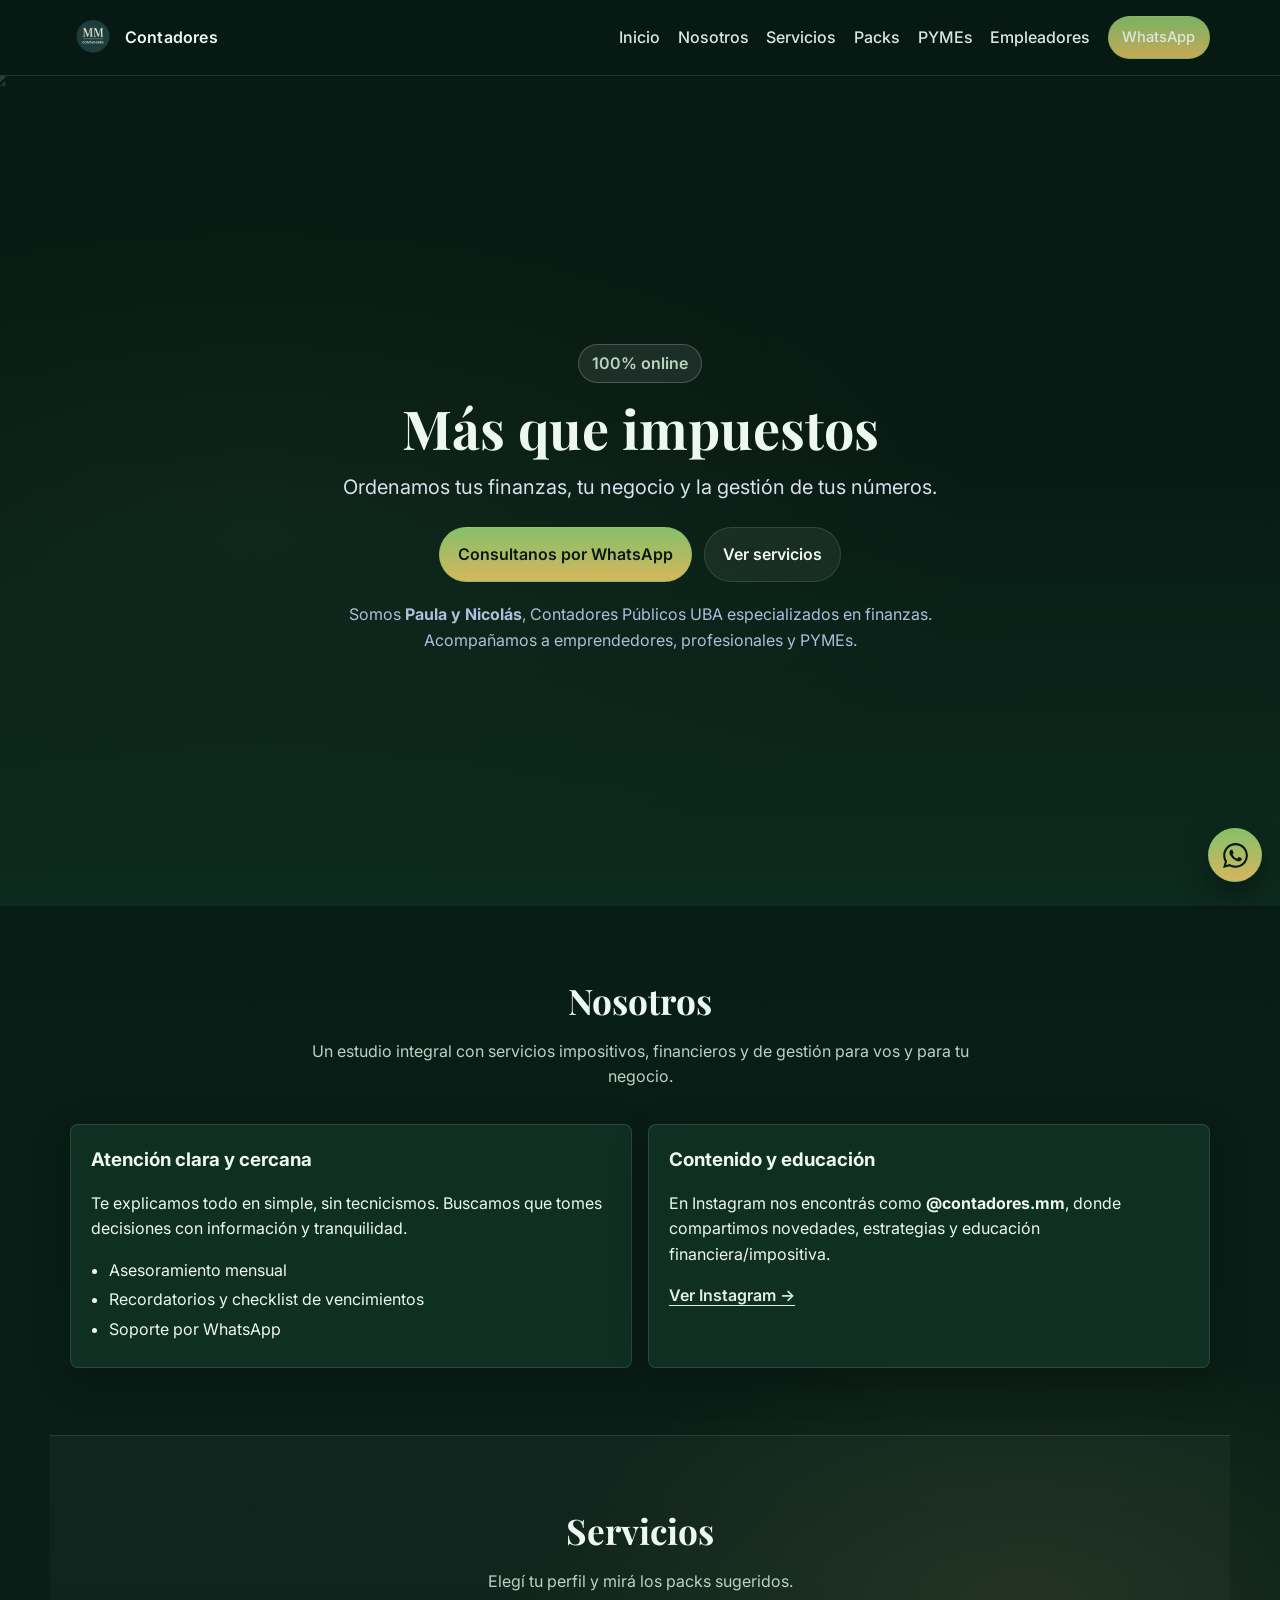
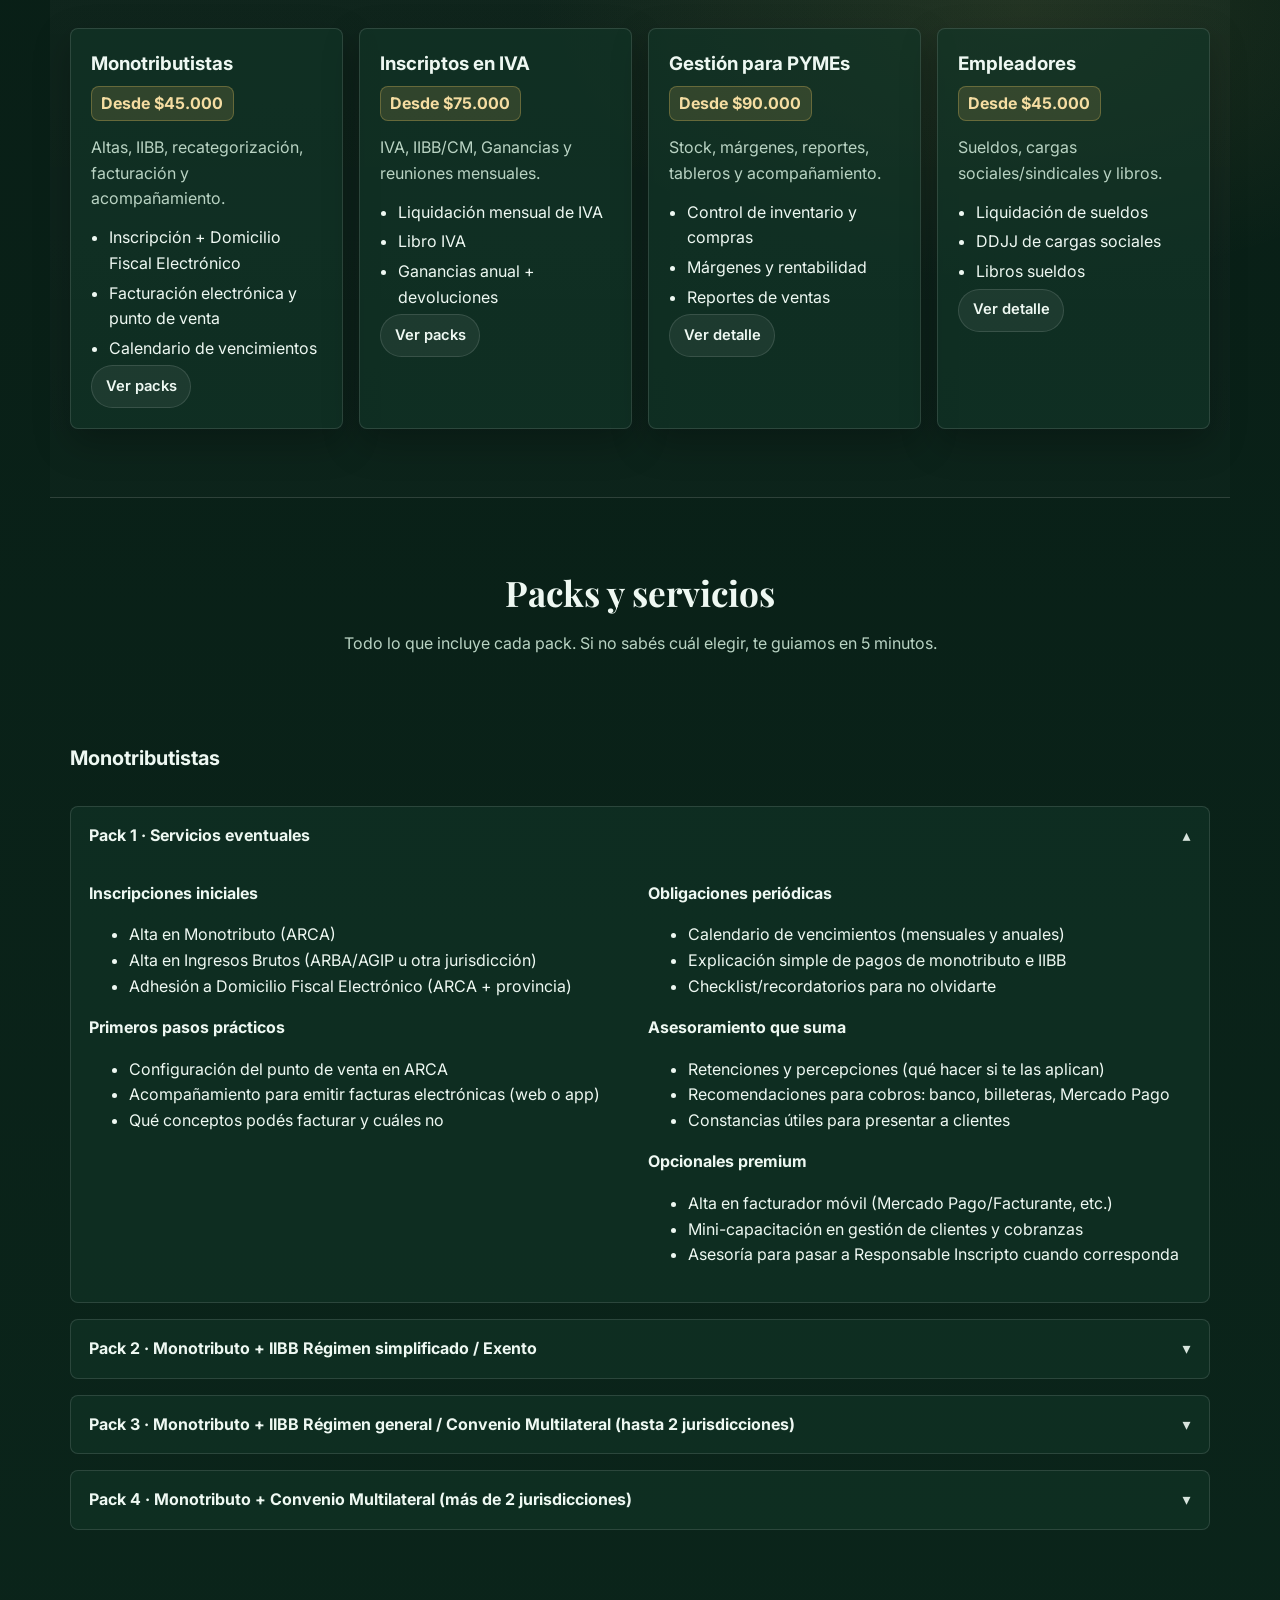
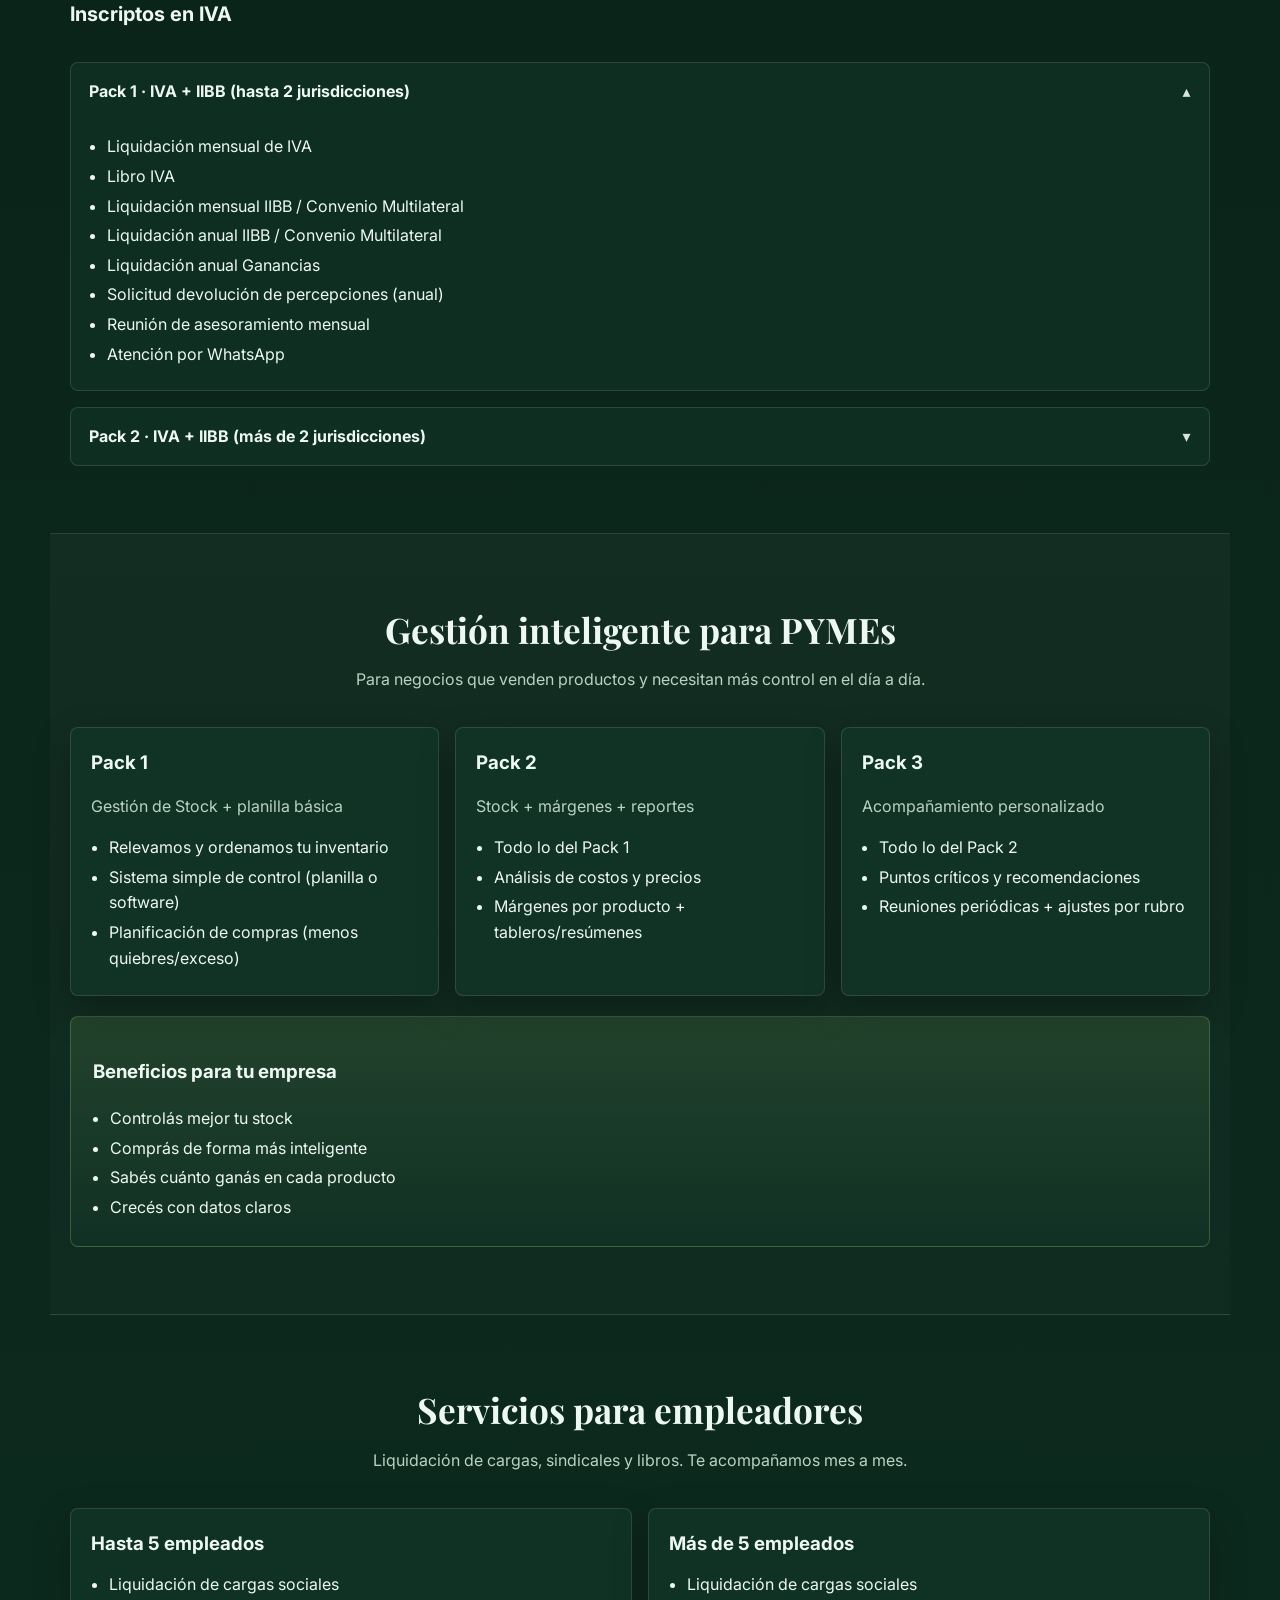
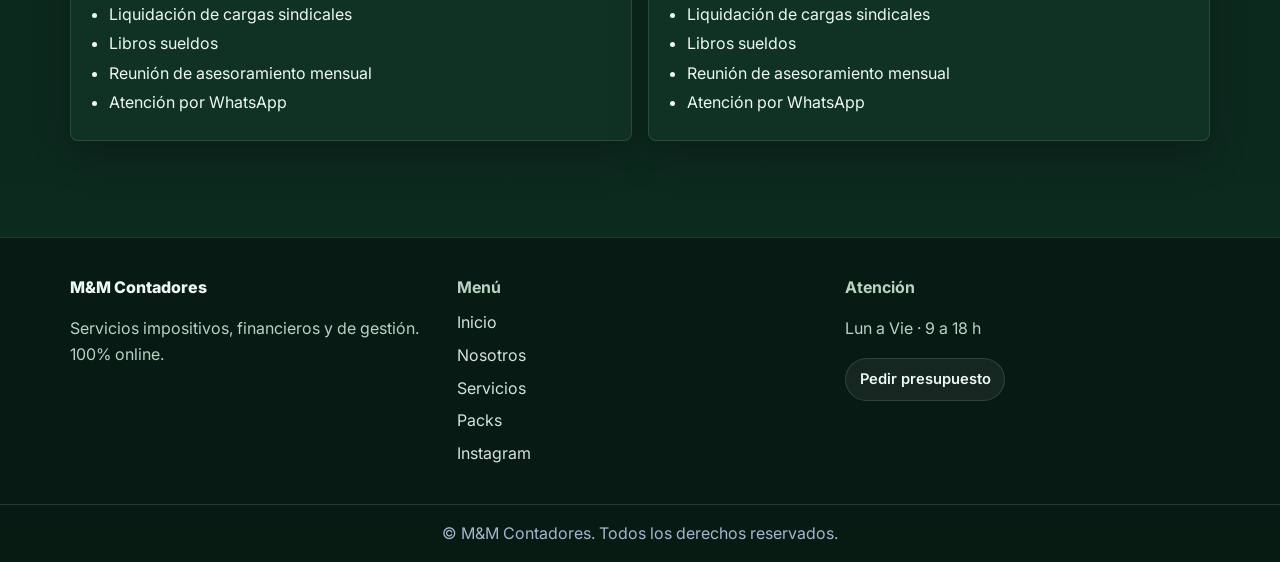
==== index.html @ 159565a3 "Add files via upload" ====
<!DOCTYPE html>
<html lang="es">
<head>
  <meta charset="UTF-8" />
  <meta name="viewport" content="width=device-width, initial-scale=1.0" />

  <title>M&M Contadores | Más que impuestos</title>
  <meta name="description" content="M&M Contadores: servicios impositivos, financieros y de gestión. Monotributo, responsables inscriptos, empleadores y gestión inteligente para PYMEs. 100% online." />

  <!-- Open Graph (WhatsApp/LinkedIn/Facebook) -->
  <meta property="og:title" content="M&M Contadores | Más que impuestos" />
  <meta property="og:description" content="Ordenamos tus finanzas, tu negocio y la gestión de tus números. 100% online." />
  <meta property="og:type" content="website" />
  <meta property="og:url" content="https://mmcontadores.com.ar" />
  <meta property="og:image" content="https://mmcontadores.com.ar/img/MMc.png" />

  <!-- Twitter/X -->
  <meta name="twitter:card" content="summary_large_image" />
  <meta name="twitter:title" content="M&M Contadores | Más que impuestos" />
  <meta name="twitter:description" content="Servicios impositivos, financieros y de gestión. 100% online." />
  <meta name="twitter:image" content="https://mmcontadores.com.ar/img/MMc.png" />

  <link rel="preconnect" href="https://fonts.googleapis.com" />
  <link rel="preconnect" href="https://fonts.gstatic.com" crossorigin />
  <link href="https://fonts.googleapis.com/css2?family=Playfair+Display:wght@700&family=Inter:wght@400;500;600&display=swap" rel="stylesheet" />

  <link rel="stylesheet" href="/style/styles.css" />
</head>
<body>
  <!-- Header -->
  <header class="header" id="top">
    <nav class="nav" aria-label="Principal">
      <a class="logo" href="#inicio" aria-label="Ir al inicio">
        <img class="logo-img" src="img/MMc.png" alt="" aria-hidden="true">
        <span class="logo-text">Contadores</span>
      </a>

      <button class="nav-toggle" aria-label="Abrir menú" aria-expanded="false" aria-controls="navMenu">
        <span class="bar"></span><span class="bar"></span><span class="bar"></span>
      </button>

      <ul class="nav-menu" id="navMenu">
        <li><a href="#inicio">Inicio</a></li>
        <li><a href="#nosotros">Nosotros</a></li>
        <li><a href="#servicios">Servicios</a></li>
        <li><a href="#packs">Packs</a></li>
        <li><a href="#pymes">PYMEs</a></li>
        <li><a href="#empleadores">Empleadores</a></li>
        <li><a href="https://wa.me/5491150582474" class="btn btn-sm btn-primary" target="_blank" rel="noopener">WhatsApp</a></li>
      </ul>
    </nav>
  </header>

  <!-- Hero -->
  <section class="hero" id="inicio" aria-label="Presentación">
    <img class="hero-bg" src="img/estudio-contable-spinetta-e1563503869217.jpg" alt="" loading="eager">
    <div class="hero-overlay" aria-hidden="true"></div>

    <div class="hero-inner">
      <p class="hero-kicker">100% online</p>
      <h1>Más que impuestos</h1>
      <p class="hero-subtitle">Ordenamos tus finanzas, tu negocio y la gestión de tus números.</p>
      <div class="hero-cta">
        <a class="btn btn-primary" href="https://wa.me/5491150582474" target="_blank" rel="noopener">Consultanos por WhatsApp</a>
        <a class="btn btn-ghost" href="#servicios">Ver servicios</a>
      </div>
      <p class="hero-note">
        Somos <strong>Paula y Nicolás</strong>, Contadores Públicos UBA especializados en finanzas. Acompañamos a emprendedores, profesionales y PYMEs.
      </p>
    </div>
  </section>

  <main>
    <!-- Nosotros -->
    <section class="section" id="nosotros">
      <div class="section-head">
        <h2>Nosotros</h2>
        <p class="section-lead">Un estudio integral con servicios impositivos, financieros y de gestión para vos y para tu negocio.</p>
      </div>

      <div class="grid two">
        <div class="card">
          <h3>Atención clara y cercana</h3>
          <p>Te explicamos todo en simple, sin tecnicismos. Buscamos que tomes decisiones con información y tranquilidad.</p>
          <ul class="checklist">
            <li>Asesoramiento mensual</li>
            <li>Recordatorios y checklist de vencimientos</li>
            <li>Soporte por WhatsApp</li>
          </ul>
        </div>

        <div class="card">
          <h3>Contenido y educación</h3>
          <p>En Instagram nos encontrás como <strong>@contadores.mm</strong>, donde compartimos novedades, estrategias y educación financiera/impositiva.</p>
          <div class="inline-cta">
            <a class="btn btn-link" href="https://www.instagram.com/contadores.mm/?hl=es" target="_blank" rel="noopener">Ver Instagram →</a>
          </div>
        </div>
      </div>
    </section>

    <!-- Servicios (estilo “cards” como referencia) -->
    <section class="section section-alt" id="servicios">
      <div class="section-head">
        <h2>Servicios</h2>
        <p class="section-lead">Elegí tu perfil y mirá los packs sugeridos.</p>
      </div>

      <div class="grid four">
        <article class="service">
          <h3>Monotributistas</h3>
          <p class="price">Desde $45.000</p>
          <p>Altas, IIBB, recategorización, facturación y acompañamiento.</p>
          <ul>
            <li>Inscripción + Domicilio Fiscal Electrónico</li>
            <li>Facturación electrónica y punto de venta</li>
            <li>Calendario de vencimientos</li>
          </ul>
          <a class="btn btn-sm btn-ghost" href="#packs-monotributo">Ver packs</a>
        </article>

        <article class="service">
          <h3>Inscriptos en IVA</h3>
          <p class="price">Desde $75.000</p>
          <p>IVA, IIBB/CM, Ganancias y reuniones mensuales.</p>
          <ul>
            <li>Liquidación mensual de IVA</li>
            <li>Libro IVA</li>
            <li>Ganancias anual + devoluciones</li>
          </ul>
          <a class="btn btn-sm btn-ghost" href="#packs-iva">Ver packs</a>
        </article>

        <article class="service">
          <h3>Gestión para PYMEs</h3>
          <p class="price">Desde $90.000</p>
          <p>Stock, márgenes, reportes, tableros y acompañamiento.</p>
          <ul>
            <li>Control de inventario y compras</li>
            <li>Márgenes y rentabilidad</li>
            <li>Reportes de ventas</li>
          </ul>
          <a class="btn btn-sm btn-ghost" href="#pymes">Ver detalle</a>
        </article>

        <article class="service">
          <h3>Empleadores</h3>
          <p class="price">Desde $45.000</p>
          <p>Sueldos, cargas sociales/sindicales y libros.</p>
          <ul>
            <li>Liquidación de sueldos</li>
            <li>DDJJ de cargas sociales</li>
            <li>Libros sueldos</li>
          </ul>
          <a class="btn btn-sm btn-ghost" href="#empleadores">Ver detalle</a>
        </article>
      </div>
    </section>

    <!-- Packs -->
    <section class="section" id="packs">
      <div class="section-head">
        <h2>Packs y servicios</h2>
        <p class="section-lead">Todo lo que incluye cada pack. Si no sabés cuál elegir, te guiamos en 5 minutos.</p>
      </div>

      <div class="stack">
        <div class="anchor" id="packs-monotributo"></div>
        <h3 class="subsection">Monotributistas</h3>

        <details class="accordion" open>
          <summary>Pack 1 · Servicios eventuales</summary>
          <div class="accordion-body">
            <div class="cols">
              <div>
                <h4>Inscripciones iniciales</h4>
                <ul>
                  <li>Alta en Monotributo (ARCA)</li>
                  <li>Alta en Ingresos Brutos (ARBA/AGIP u otra jurisdicción)</li>
                  <li>Adhesión a Domicilio Fiscal Electrónico (ARCA + provincia)</li>
                </ul>

                <h4>Primeros pasos prácticos</h4>
                <ul>
                  <li>Configuración del punto de venta en ARCA</li>
                  <li>Acompañamiento para emitir facturas electrónicas (web o app)</li>
                  <li>Qué conceptos podés facturar y cuáles no</li>
                </ul>
              </div>
              <div>
                <h4>Obligaciones periódicas</h4>
                <ul>
                  <li>Calendario de vencimientos (mensuales y anuales)</li>
                  <li>Explicación simple de pagos de monotributo e IIBB</li>
                  <li>Checklist/recordatorios para no olvidarte</li>
                </ul>

                <h4>Asesoramiento que suma</h4>
                <ul>
                  <li>Retenciones y percepciones (qué hacer si te las aplican)</li>
                  <li>Recomendaciones para cobros: banco, billeteras, Mercado Pago</li>
                  <li>Constancias útiles para presentar a clientes</li>
                </ul>

                <h4>Opcionales premium</h4>
                <ul>
                  <li>Alta en facturador móvil (Mercado Pago/Facturante, etc.)</li>
                  <li>Mini-capacitación en gestión de clientes y cobranzas</li>
                  <li>Asesoría para pasar a Responsable Inscripto cuando corresponda</li>
                </ul>
              </div>
            </div>
          </div>
        </details>

        <details class="accordion">
          <summary>Pack 2 · Monotributo + IIBB Régimen simplificado / Exento</summary>
          <div class="accordion-body">
            <ul class="gridlist">
              <li>Altas: Monotributo (ARCA) + IIBB (ARBA/AGIP u otra jurisdicción)</li>
              <li>Domicilio Fiscal Electrónico (ARCA + provincia)</li>
              <li>Punto de venta ARCA + Facturador móvil</li>
              <li>Recategorización semestral</li>
              <li>Boleta Monotributo e IIBB</li>
              <li>Solicitud devolución de percepciones (anual)</li>
              <li>Facturación mensual</li>
              <li>Reunión de asesoramiento mensual</li>
              <li>Atención por WhatsApp</li>
            </ul>
          </div>
        </details>

        <details class="accordion">
          <summary>Pack 3 · Monotributo + IIBB Régimen general / Convenio Multilateral (hasta 2 jurisdicciones)</summary>
          <div class="accordion-body">
            <ul class="gridlist">
              <li>Altas: Monotributo + IIBB (ARBA/AGIP u otra jurisdicción)</li>
              <li>Domicilio Fiscal Electrónico</li>
              <li>Punto de venta + Facturador móvil</li>
              <li>Recategorización semestral</li>
              <li>Boleta Monotributo</li>
              <li>Liquidación mensual y anual de IIBB / CM</li>
              <li>Solicitud devolución de percepciones (anual)</li>
              <li>Facturación mensual</li>
              <li>Reunión mensual + WhatsApp</li>
            </ul>
          </div>
        </details>

        <details class="accordion">
          <summary>Pack 4 · Monotributo + Convenio Multilateral (más de 2 jurisdicciones)</summary>
          <div class="accordion-body">
            <ul class="gridlist">
              <li>Altas: Monotributo + IIBB (según corresponda)</li>
              <li>Domicilio Fiscal Electrónico</li>
              <li>Punto de venta + Facturador móvil</li>
              <li>Recategorización semestral</li>
              <li>Boleta Monotributo</li>
              <li>Liquidación mensual y anual de Convenio Multilateral</li>
              <li>Solicitud devolución de percepciones (anual)</li>
              <li>Facturación mensual</li>
              <li>Reunión mensual + WhatsApp</li>
            </ul>
          </div>
        </details>

        <div class="anchor" id="packs-iva"></div>
        <h3 class="subsection">Inscriptos en IVA</h3>

        <details class="accordion" open>
          <summary>Pack 1 · IVA + IIBB (hasta 2 jurisdicciones)</summary>
          <div class="accordion-body">
            <ul class="gridlist">
              <li>Liquidación mensual de IVA</li>
              <li>Libro IVA</li>
              <li>Liquidación mensual IIBB / Convenio Multilateral</li>
              <li>Liquidación anual IIBB / Convenio Multilateral</li>
              <li>Liquidación anual Ganancias</li>
              <li>Solicitud devolución de percepciones (anual)</li>
              <li>Reunión de asesoramiento mensual</li>
              <li>Atención por WhatsApp</li>
            </ul>
          </div>
        </details>

        <details class="accordion">
          <summary>Pack 2 · IVA + IIBB (más de 2 jurisdicciones)</summary>
          <div class="accordion-body">
            <ul class="gridlist">
              <li>Liquidación mensual de IVA</li>
              <li>Libro IVA</li>
              <li>Liquidación mensual y anual Convenio Multilateral</li>
              <li>Liquidación anual Ganancias</li>
              <li>Solicitud devolución de percepciones (anual)</li>
              <li>Reunión de asesoramiento mensual</li>
              <li>Atención por WhatsApp</li>
            </ul>
          </div>
        </details>
      </div>
    </section>

    <!-- PYMEs (Gestión Inteligente) -->
    <section class="section section-alt" id="pymes">
      <div class="section-head">
        <h2>Gestión inteligente para PYMEs</h2>
        <p class="section-lead">Para negocios que venden productos y necesitan más control en el día a día.</p>
      </div>

      <div class="grid three">
        <article class="card">
          <h3>Pack 1</h3>
          <p class="muted">Gestión de Stock + planilla básica</p>
          <ul class="checklist">
            <li>Relevamos y ordenamos tu inventario</li>
            <li>Sistema simple de control (planilla o software)</li>
            <li>Planificación de compras (menos quiebres/exceso)</li>
          </ul>
        </article>

        <article class="card">
          <h3>Pack 2</h3>
          <p class="muted">Stock + márgenes + reportes</p>
          <ul class="checklist">
            <li>Todo lo del Pack 1</li>
            <li>Análisis de costos y precios</li>
            <li>Márgenes por producto + tableros/resúmenes</li>
          </ul>
        </article>

        <article class="card">
          <h3>Pack 3</h3>
          <p class="muted">Acompañamiento personalizado</p>
          <ul class="checklist">
            <li>Todo lo del Pack 2</li>
            <li>Puntos críticos y recomendaciones</li>
            <li>Reuniones periódicas + ajustes por rubro</li>
          </ul>
        </article>
      </div>

      <div class="callout">
        <h3>Beneficios para tu empresa</h3>
        <ul class="checklist">
          <li>Controlás mejor tu stock</li>
          <li>Comprás de forma más inteligente</li>
          <li>Sabés cuánto ganás en cada producto</li>
          <li>Crecés con datos claros</li>
        </ul>
      </div>
    </section>

    <!-- Empleadores -->
    <section class="section section-last" id="empleadores">
      <div class="section-head">
        <h2>Servicios para empleadores</h2>
        <p class="section-lead">Liquidación de cargas, sindicales y libros. Te acompañamos mes a mes.</p>
      </div>

      <div class="grid two">
        <article class="card">
          <h3>Hasta 5 empleados</h3>
          <ul class="checklist">
            <li>Liquidación de cargas sociales</li>
            <li>Liquidación de cargas sindicales</li>
            <li>Libros sueldos</li>
            <li>Reunión de asesoramiento mensual</li>
            <li>Atención por WhatsApp</li>
          </ul>
        </article>

        <article class="card">
          <h3>Más de 5 empleados</h3>
          <ul class="checklist">
            <li>Liquidación de cargas sociales</li>
            <li>Liquidación de cargas sindicales</li>
            <li>Libros sueldos</li>
            <li>Reunión de asesoramiento mensual</li>
            <li>Atención por WhatsApp</li>
          </ul>
        </article>
      </div>
    </section>

  </main>

  <!-- Footer -->
  <footer class="footer">
    <div class="footer-inner">
      <div>
        <p class="footer-brand">M&M Contadores</p>
        <p class="muted">Servicios impositivos, financieros y de gestión. 100% online.</p>
      </div>
      <div>
        <p class="footer-title">Menú</p>
        <ul class="footer-menu">
          <li><a href="#inicio">Inicio</a></li>
          <li><a href="#nosotros">Nosotros</a></li>
          <li><a href="#servicios">Servicios</a></li>
          <li><a href="#packs">Packs</a></li>
          <li><a href="https://www.instagram.com/contadores.mm/?hl=es" target="_blank" rel="noopener">Instagram</a></li>
        </ul>
      </div>
      <div>
        <p class="footer-title">Atención</p>
        <p class="muted">Lun a Vie · 9 a 18 h</p>
        <a class="btn btn-sm btn-ghost" href="https://wa.me/5491150582474" target="_blank" rel="noopener">Pedir presupuesto</a>
      </div>
    </div>

    <p class="credits">© <span id="year"></span> M&M Contadores. Todos los derechos reservados.</p>
  </footer>

  <!-- WhatsApp floating button -->
  <a class="wa-float" href="https://wa.me/5491150582474" target="_blank" rel="noopener" aria-label="Abrir WhatsApp">
    <svg class="wa-icon" viewBox="0 0 32 32" aria-hidden="true" focusable="false">
      <path d="M16.04 3.2c-7.02 0-12.73 5.7-12.73 12.72 0 2.25.59 4.45 1.72 6.38L3.2 28.8l6.66-1.75a12.68 12.68 0 0 0 6.18 1.57c7.02 0 12.72-5.7 12.72-12.72S23.06 3.2 16.04 3.2Zm0 23.28c-1.93 0-3.82-.52-5.46-1.5l-.39-.23-3.95 1.04 1.05-3.85-.25-.4a10.48 10.48 0 0 1-1.6-5.62c0-5.85 4.76-10.6 10.6-10.6 5.85 0 10.6 4.75 10.6 10.6s-4.75 10.56-10.6 10.56Zm5.8-7.93c-.31-.16-1.85-.91-2.14-1.02-.29-.1-.5-.16-.71.16-.21.31-.82 1.02-1 1.23-.19.21-.37.24-.69.08-.31-.16-1.32-.49-2.52-1.56-.93-.83-1.56-1.86-1.74-2.17-.18-.31-.02-.48.14-.64.14-.14.31-.37.47-.55.16-.18.21-.31.31-.52.1-.21.05-.39-.03-.55-.08-.16-.71-1.72-.98-2.35-.26-.62-.52-.53-.71-.54h-.61c-.21 0-.55.08-.84.39-.29.31-1.1 1.08-1.1 2.62 0 1.54 1.13 3.04 1.29 3.25.16.21 2.23 3.4 5.39 4.77.75.32 1.34.52 1.8.66.76.24 1.45.21 1.99.13.61-.09 1.85-.76 2.11-1.49.26-.73.26-1.36.18-1.49-.08-.13-.29-.21-.6-.37Z" />
    </svg>
  </a>

  <!-- Structured data (completá con datos reales si querés SEO más fino) -->
  <script type="application/ld+json">
  {
    "@context": "https://schema.org",
    "@type": "AccountingService",
    "name": "M&M Contadores",
    "url": "https://mmcontadores.com.ar",
    "areaServed": "AR",
    "serviceType": ["Impositivo", "Financiero", "Gestión"],
    "telephone": "+54 9 1150582474"
  }
  </script>

  <script src="/js/main.js" defer></script>
</body>
</html>
---- style/styles.css ----
:root{
  --bg: #071a13;
  --bg-2: #0d2b1f;
  --card: #123628;
  --text: #eef8f2;
  --muted: #b9d3c3;
  --primary: #86c06a;
  --primary-2: #d6b65c;
  --border: rgba(255,255,255,.12);
  --shadow: 0 14px 36px rgba(0,0,0,.25);

  --font-heading: 'Playfair Display', serif;
  --font-body: 'Inter', system-ui, -apple-system, 'Segoe UI', Roboto, Helvetica, Arial, sans-serif;
}

*{ box-sizing: border-box; }
html{ scroll-behavior: smooth; }
body{
  margin: 0;
  font-family: var(--font-body);
  color: var(--text);
  background: radial-gradient(1200px 600px at 20% 10%, rgba(134,192,106,.16), transparent 60%),
              radial-gradient(900px 500px at 80% 30%, rgba(214,182,92,.10), transparent 55%),
              linear-gradient(180deg, var(--bg), var(--bg-2));
  line-height: 1.6;
}

a{ color: inherit; }
img{ max-width: 100%; display: block; }

/* Header */
.header{
  position: sticky;
  top: 0;
  z-index: 1000;
  backdrop-filter: blur(10px);
  background: rgba(7,26,19,.78);
  border-bottom: 1px solid var(--border);
}

.nav{
  max-width: 1180px;
  margin: 0 auto;
  padding: .9rem 1.25rem;
  display: flex;
  align-items: center;
  justify-content: space-between;
  gap: 1rem;
}

.logo{
  display: inline-flex;
  align-items: center;
  gap: .55rem;
  text-decoration: none;
}
.logo-img{
  width: 46px;
  height: 46px;
  object-fit: contain;
}
.logo-text{
  font-weight: 600;
  letter-spacing: .2px;
}

.nav-toggle{
  display: none;
  background: transparent;
  border: 0;
  padding: .45rem;
  border-radius: .75rem;
  cursor: pointer;
}
.nav-toggle .bar{
  display: block;
  width: 24px;
  height: 3px;
  background: var(--text);
  margin: 4px 0;
  border-radius: 2px;
  opacity: .9;
}

.nav-menu{
  list-style: none;
  margin: 0;
  padding: 0;
  display: flex;
  align-items: center;
  gap: 1.1rem;
}
.nav-menu a{
  text-decoration: none;
  color: var(--text);
  opacity: .92;
  font-weight: 500;
}
.nav-menu a:hover{ opacity: 1; }

/* Buttons */
.btn{
  display: inline-flex;
  align-items: center;
  justify-content: center;
  gap: .5rem;
  border-radius: 999px;
  border: 1px solid var(--border);
  padding: .85rem 1.1rem;
  text-decoration: none;
  font-weight: 600;
  cursor: pointer;
  transition: transform .12s ease, background .12s ease, border-color .12s ease;
}
.btn:active{ transform: translateY(1px); }
.btn-sm{ padding: .55rem .85rem; font-size: .92rem; }

.btn-primary{
  background: linear-gradient(180deg, var(--primary), var(--primary-2));
  border-color: rgba(134,192,106,.55);
  color: #071a13;
}
.btn-primary:hover{ filter: brightness(1.04); }

.btn-ghost{
  background: rgba(255,255,255,.06);
}
.btn-ghost:hover{ background: rgba(255,255,255,.10); }

.btn-link{
  padding: 0;
  border: 0;
  border-radius: 0;
  background: transparent;
  text-decoration: underline;
  text-underline-offset: 4px;
  opacity: .95;
}

/* Hero */
.hero{
  position: relative;
  min-height: calc(100vh - 70px);
  display: grid;
  place-items: center;
  padding: 5.5rem 1.25rem 4.5rem;
  overflow: hidden;
}
.hero-bg{
  position: absolute;
  inset: 0;
  width: 100%;
  height: 100%;
  object-fit: cover;
  transform: scale(1.02);
}
.hero-overlay{
  position: absolute;
  inset: 0;
  background: linear-gradient(180deg, rgba(7,26,19,.82), rgba(7,26,19,.60) 45%, rgba(13,43,31,.94));
}
.hero-inner{
  position: relative;
  max-width: 920px;
  text-align: center;
  padding: 1.25rem;
}
.hero-kicker{
  display: inline-block;
  margin: 0 0 1rem;
  padding: .35rem .8rem;
  border: 1px solid rgba(255,255,255,.20);
  border-radius: 999px;
  background: rgba(255,255,255,.08);
  color: var(--muted);
  font-weight: 600;
}
.hero h1{
  font-family: var(--font-heading);
  font-size: clamp(2.25rem, 4.2vw, 3.6rem);
  line-height: 1.08;
  margin: 0 0 .9rem;
}
.hero-subtitle{
  margin: 0 auto 1.5rem;
  max-width: 52ch;
  font-size: clamp(1.05rem, 2.2vw, 1.25rem);
  color: rgba(234,241,255,.92);
}
.hero-cta{
  display: flex;
  gap: .8rem;
  justify-content: center;
  flex-wrap: wrap;
}
.hero-note{
  margin: 1.25rem auto 0;
  max-width: 68ch;
  color: rgba(184,198,230,.95);
}

/* Sections */
.section{
  max-width: 1180px;
  margin: 0 auto;
  padding: 4.2rem 1.25rem;
}
.section-alt{
  background: linear-gradient(180deg, rgba(255,255,255,.03), rgba(255,255,255,.01));
  border-top: 1px solid var(--border);
  border-bottom: 1px solid var(--border);
}
.section-last{ padding-bottom: 6rem; }
.section-head{
  text-align: center;
  margin-bottom: 2.1rem;
}
.section h2{
  font-family: var(--font-heading);
  font-size: clamp(1.65rem, 3vw, 2.2rem);
  margin: 0 0 .6rem;
}
.section-lead{
  margin: 0 auto;
  max-width: 72ch;
  color: var(--muted);
}
.subsection{
  margin: 2.2rem 0 1rem;
  font-size: 1.25rem;
}

/* Layout grids */
.grid{ display: grid; gap: 1rem; }
.grid.two{ grid-template-columns: repeat(2, minmax(0, 1fr)); }
.grid.three{ grid-template-columns: repeat(3, minmax(0, 1fr)); }
.grid.four{ grid-template-columns: repeat(4, minmax(0, 1fr)); }

.card{
  background: rgba(18,54,40,.74);
  border: 1px solid var(--border);
  border-radius: 8px;
  padding: 1.25rem;
  box-shadow: var(--shadow);
}
.card h3{ margin: 0 0 .5rem; }

.muted{ color: var(--muted); }
.tiny{ font-size: .9rem; }

.checklist,
.service ul,
.gridlist,
.footer-menu{
  margin: .85rem 0 0;
  padding-left: 1.1rem;
}
.checklist li,
.service ul li,
.gridlist li{ margin: .25rem 0; }

/* Services cards */
.service{
  background: rgba(18,54,40,.64);
  border: 1px solid var(--border);
  border-radius: 8px;
  padding: 1.25rem;
  box-shadow: var(--shadow);
}
.service h3{ margin: 0 0 .45rem; }
.service p{ margin: 0 0 .75rem; color: var(--muted); }
.service .price{
  display: inline-flex;
  margin: 0 0 .85rem;
  padding: .24rem .58rem;
  border-radius: 8px;
  background: rgba(214,182,92,.16);
  color: #f5dda2;
  border: 1px solid rgba(214,182,92,.32);
  font-weight: 700;
}

/* Accordions */
.stack{ display: grid; gap: 1rem; }
.accordion{
  border: 1px solid var(--border);
  border-radius: 8px;
  background: rgba(18,54,40,.58);
  overflow: hidden;
}
.accordion summary{
  cursor: pointer;
  padding: 1rem 1.15rem;
  font-weight: 700;
  list-style: none;
}
.accordion summary::-webkit-details-marker{ display: none; }
.accordion summary::after{
  content: "▾";
  float: right;
  opacity: .9;
}
.accordion[open] summary::after{ content: "▴"; }
.accordion-body{ padding: 0 1.15rem 1.15rem; }
.cols{ display: grid; gap: 1rem; grid-template-columns: repeat(2, minmax(0, 1fr)); }
.accordion h4{ margin: 1rem 0 .25rem; }

/* Callout */
.callout{
  margin-top: 1.25rem;
  background: linear-gradient(180deg, rgba(134,192,106,.16), rgba(18,54,40,.55));
  border: 1px solid rgba(134,192,106,.30);
  border-radius: 8px;
  padding: 1.35rem;
}

/* Footer */
.footer{
  border-top: 1px solid var(--border);
  background: rgba(7,26,19,.94);
}
.footer-inner{
  max-width: 1180px;
  margin: 0 auto;
  padding: 2.3rem 1.25rem;
  display: grid;
  gap: 1.4rem;
  grid-template-columns: repeat(3, minmax(0, 1fr));
}
.footer-brand{ margin: 0; font-weight: 800; }
.footer-title{ margin: 0 0 .6rem; font-weight: 700; color: var(--muted); }
.footer-menu{ list-style: none; padding: 0; margin: 0; display: grid; gap: .45rem; }
.footer-menu a{ text-decoration: none; opacity: .9; }
.footer-menu a:hover{ opacity: 1; }

.credits{
  margin: 0;
  text-align: center;
  padding: 1rem 1.25rem;
  color: rgba(184,198,230,.9);
  border-top: 1px solid var(--border);
}

/* Floating WhatsApp */
.wa-float{
  position: fixed;
  right: 18px;
  bottom: 18px;
  width: 54px;
  height: 54px;
  border-radius: 50%;
  display: grid;
  place-items: center;
  background: linear-gradient(180deg, var(--primary), var(--primary-2));
  color: #071a13;
  text-decoration: none;
  border: 1px solid rgba(134,192,106,.55);
  box-shadow: 0 14px 30px rgba(0,0,0,.35);
  transition: transform .35s ease, box-shadow .2s ease, filter .2s ease;
}
.wa-float:hover{
  transform: rotate(360deg) scale(1.06);
  box-shadow: 0 18px 36px rgba(0,0,0,.42);
  filter: brightness(1.06);
}
.wa-icon{
  width: 31px;
  height: 31px;
  fill: currentColor;
}

/* Anchors for smooth scroll offset */
.anchor{ position: relative; top: -86px; height: 1px; }

/* Responsive */
@media (max-width: 980px){
  .grid.four{ grid-template-columns: repeat(2, minmax(0, 1fr)); }
  .footer-inner{ grid-template-columns: 1fr; }
}
@media (max-width: 768px){
  body{ line-height: 1.55; }
  .nav{ padding: .7rem 1rem; }
  .logo-img{
    width: 40px;
    height: 40px;
  }
  .hero{
    min-height: auto;
    padding: 4.8rem 1rem 3.6rem;
    align-items: end;
  }
  .hero-inner{ padding: 0; }
  .hero h1{ font-size: clamp(2rem, 12vw, 3rem); }
  .hero-subtitle{ font-size: 1rem; }
  .hero-cta{
    display: grid;
    grid-template-columns: 1fr;
    max-width: 340px;
    margin: 0 auto;
  }
  .hero-cta .btn{ width: 100%; }
  .section{ padding: 3rem 1rem; }
  .section-head{
    text-align: left;
    margin-bottom: 1.4rem;
  }
  .section-lead{ margin: 0; }
  .nav-toggle{ display: inline-flex; }
  .nav-menu{
    position: absolute;
    right: 1rem;
    top: calc(100% + .6rem);
    flex-direction: column;
    align-items: stretch;
    background: rgba(7,26,19,.97);
    border: 1px solid var(--border);
    border-radius: 8px;
    padding: 1rem;
    width: min(320px, calc(100vw - 2rem));
    transform: translateY(-10px);
    opacity: 0;
    pointer-events: none;
    transition: opacity .15s ease, transform .15s ease;
  }
  .nav-menu.active{
    opacity: 1;
    transform: translateY(0);
    pointer-events: auto;
  }
  .grid.two{ grid-template-columns: 1fr; }
  .grid.three{ grid-template-columns: 1fr; }
  .grid.four{ grid-template-columns: 1fr; }
  .cols{ grid-template-columns: 1fr; }
  .card,
  .service,
  .accordion,
  .callout{
    padding: 1rem;
  }
  .section-last{ padding-bottom: 4.5rem; }
  .accordion summary{
    padding: 1rem;
    padding-right: 2.2rem;
  }
  .accordion summary::after{
    margin-right: -1.2rem;
  }
  .footer-inner{ padding: 2rem 1rem; }
  .wa-float{
    right: 14px;
    bottom: 14px;
    width: 58px;
    height: 58px;
  }
  .wa-icon{
    width: 34px;
    height: 34px;
  }
}
@media (max-width: 420px){
  .nav-menu{
    right: .75rem;
    width: calc(100vw - 1.5rem);
  }
  .btn{
    min-height: 46px;
    padding: .78rem 1rem;
  }
  .hero-note{ font-size: .95rem; }
  .footer-menu{ gap: .6rem; }
}
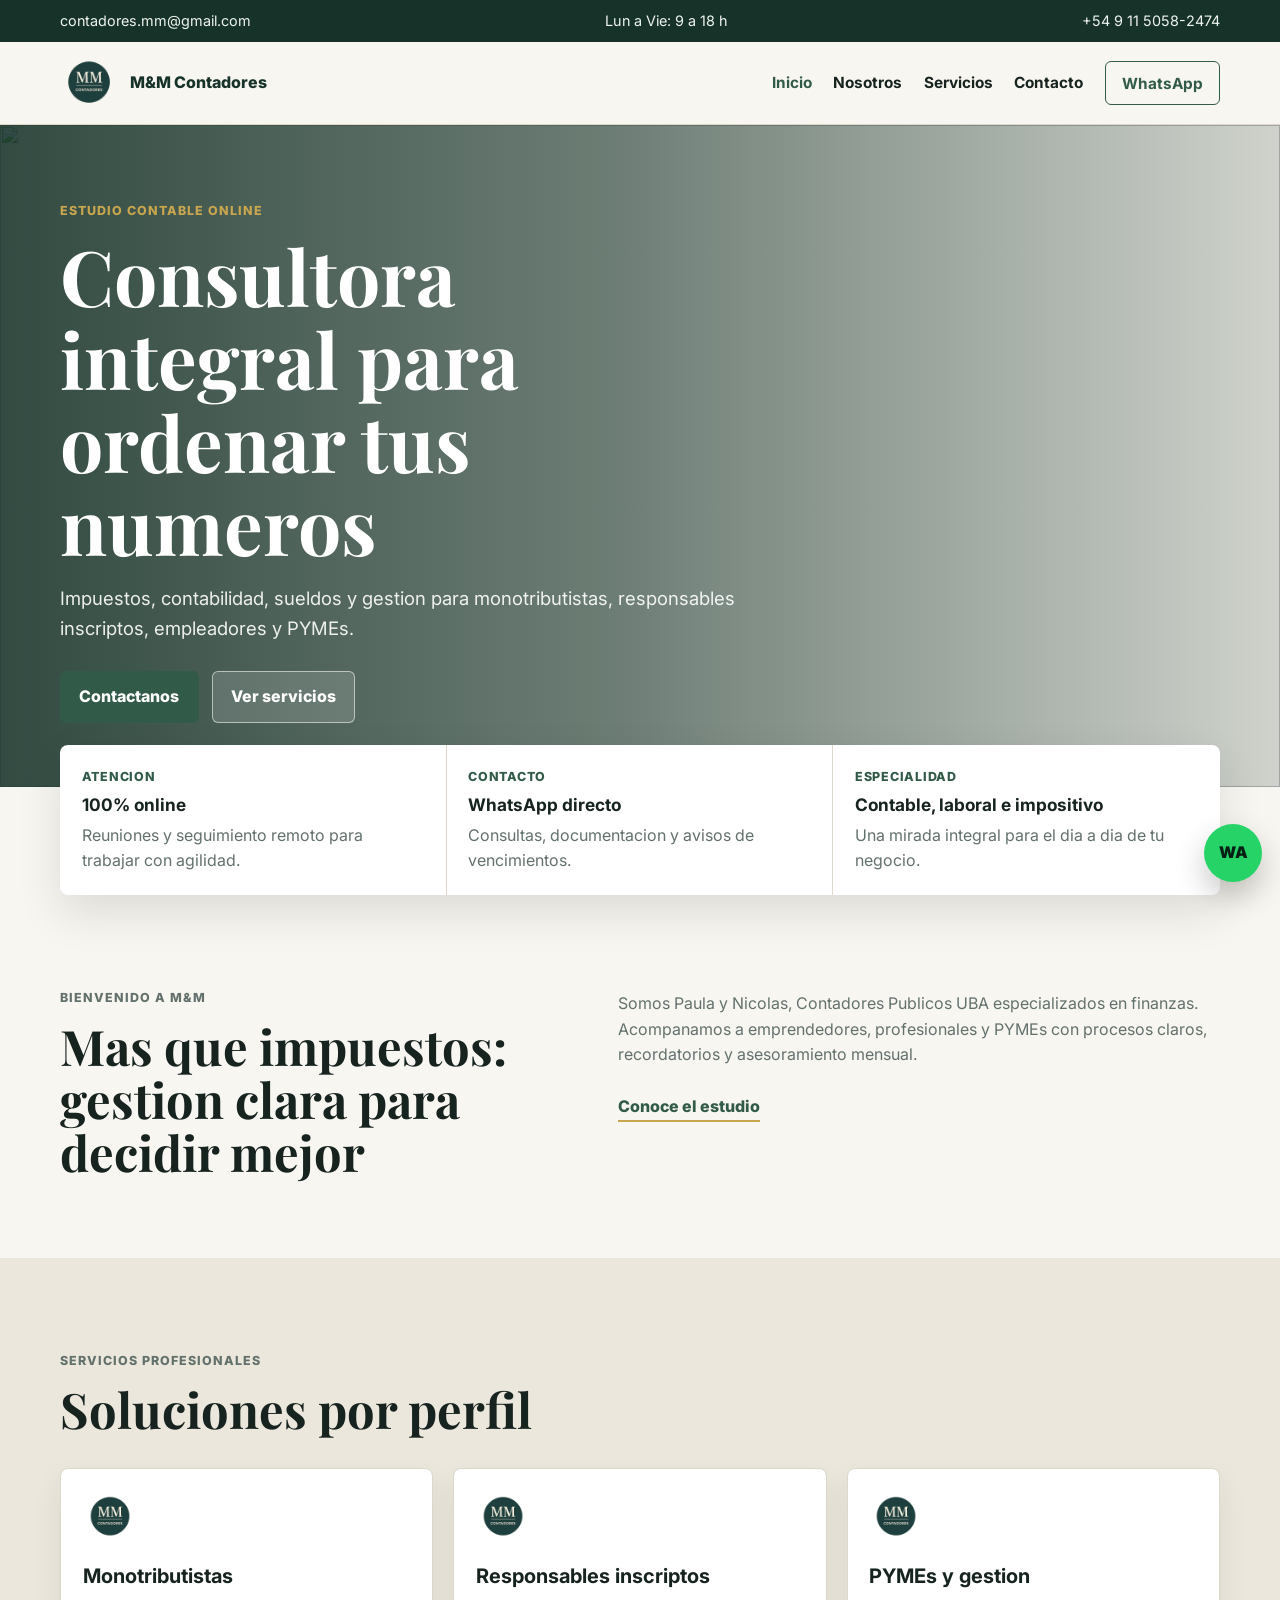
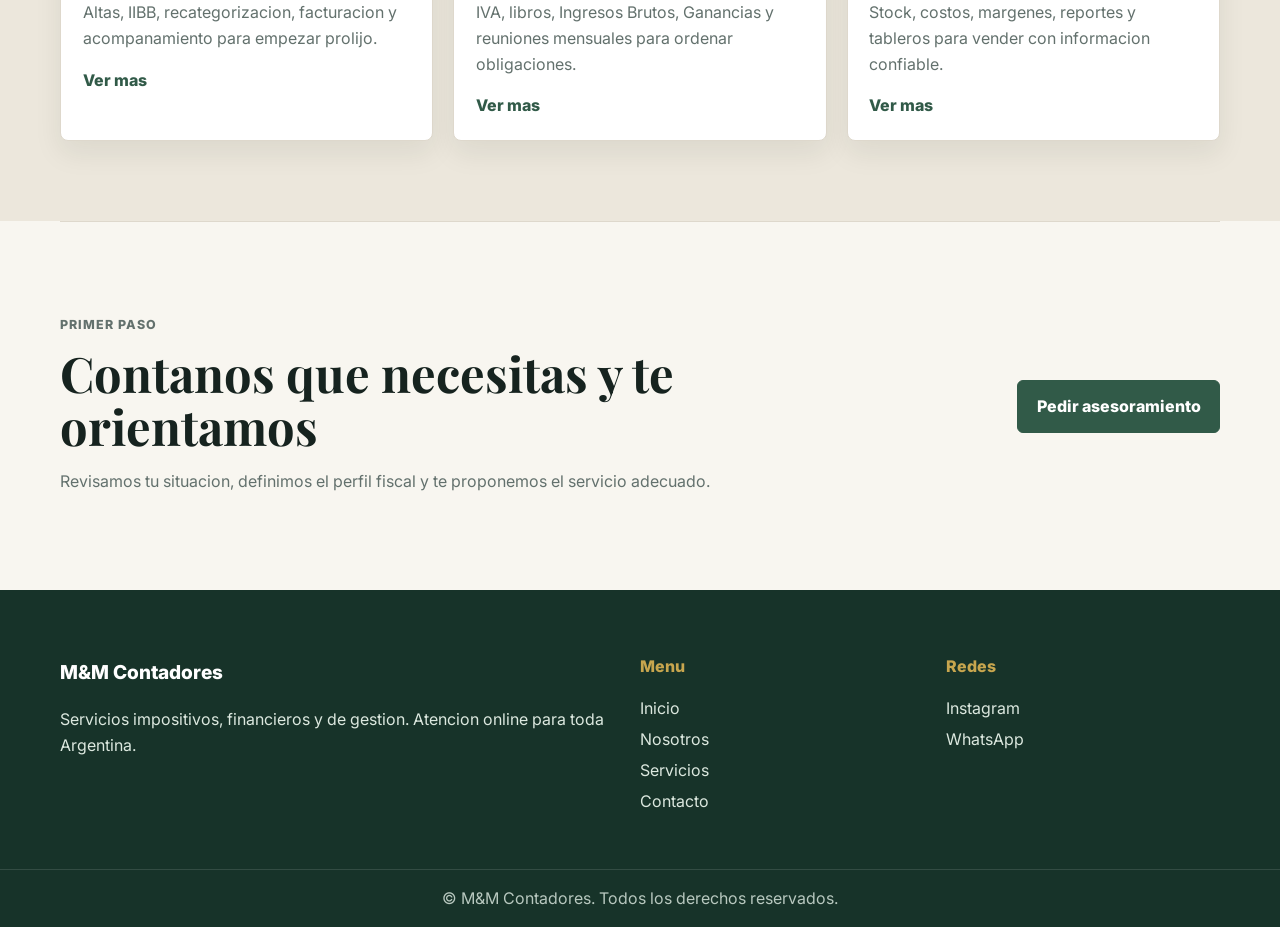
==== commit 118ae389: "Add files via upload" ====
--- a/index.html
+++ b/index.html
@@ -3,434 +3,157 @@
 <head>
   <meta charset="UTF-8" />
   <meta name="viewport" content="width=device-width, initial-scale=1.0" />
+  <title>M&amp;M Contadores | Estudio contable online</title>
+  <meta name="description" content="M&amp;M Contadores: estudio contable online para monotributistas, responsables inscriptos, empleadores y PYMEs." />
 
-  <title>M&M Contadores | Más que impuestos</title>
-  <meta name="description" content="M&M Contadores: servicios impositivos, financieros y de gestión. Monotributo, responsables inscriptos, empleadores y gestión inteligente para PYMEs. 100% online." />
-
-  <!-- Open Graph (WhatsApp/LinkedIn/Facebook) -->
-  <meta property="og:title" content="M&M Contadores | Más que impuestos" />
-  <meta property="og:description" content="Ordenamos tus finanzas, tu negocio y la gestión de tus números. 100% online." />
+  <meta property="og:title" content="M&amp;M Contadores | Estudio contable online" />
+  <meta property="og:description" content="Contabilidad, impuestos, sueldos y gestion para emprendedores, profesionales y PYMEs." />
   <meta property="og:type" content="website" />
   <meta property="og:url" content="https://mmcontadores.com.ar" />
   <meta property="og:image" content="https://mmcontadores.com.ar/img/MMc.png" />
 
-  <!-- Twitter/X -->
-  <meta name="twitter:card" content="summary_large_image" />
-  <meta name="twitter:title" content="M&M Contadores | Más que impuestos" />
-  <meta name="twitter:description" content="Servicios impositivos, financieros y de gestión. 100% online." />
-  <meta name="twitter:image" content="https://mmcontadores.com.ar/img/MMc.png" />
-
   <link rel="preconnect" href="https://fonts.googleapis.com" />
   <link rel="preconnect" href="https://fonts.gstatic.com" crossorigin />
-  <link href="https://fonts.googleapis.com/css2?family=Playfair+Display:wght@700&family=Inter:wght@400;500;600&display=swap" rel="stylesheet" />
-
-  <link rel="stylesheet" href="/style/styles.css" />
+  <link href="https://fonts.googleapis.com/css2?family=Inter:wght@400;500;600;700;800&family=Playfair+Display:wght@700&display=swap" rel="stylesheet" />
+  <link rel="stylesheet" href="style/styles.css" />
+  <link rel="icon" type="image/png" href="img/MMc.png" />
 </head>
 <body>
-  <!-- Header -->
-  <header class="header" id="top">
-    <nav class="nav" aria-label="Principal">
-      <a class="logo" href="#inicio" aria-label="Ir al inicio">
-        <img class="logo-img" src="img/MMc.png" alt="" aria-hidden="true">
-        <span class="logo-text">Contadores</span>
+  <div class="topbar">
+    <div class="container topbar-inner">
+      <a href="mailto:contadores.mm@gmail.com">contadores.mm@gmail.com</a>
+      <span>Lun a Vie: 9 a 18 h</span>
+      <a href="https://wa.me/5491150582474" target="_blank" rel="noopener">+54 9 11 5058-2474</a>
+    </div>
+  </div>
+
+  <header class="site-header">
+    <nav class="container nav" aria-label="Principal">
+      <a class="brand" href="index.html" aria-label="M&amp;M Contadores">
+        <img src="img/MMc.png" alt="" class="brand-mark" />
+        <span class="brand-text">M&amp;M Contadores</span>
       </a>
 
-      <button class="nav-toggle" aria-label="Abrir menú" aria-expanded="false" aria-controls="navMenu">
-        <span class="bar"></span><span class="bar"></span><span class="bar"></span>
+      <button class="nav-toggle" type="button" aria-label="Abrir menu" aria-expanded="false" aria-controls="navMenu">
+        <span></span><span></span><span></span>
       </button>
 
       <ul class="nav-menu" id="navMenu">
-        <li><a href="#inicio">Inicio</a></li>
-        <li><a href="#nosotros">Nosotros</a></li>
-        <li><a href="#servicios">Servicios</a></li>
-        <li><a href="#packs">Packs</a></li>
-        <li><a href="#pymes">PYMEs</a></li>
-        <li><a href="#empleadores">Empleadores</a></li>
-        <li><a href="https://wa.me/5491150582474" class="btn btn-sm btn-primary" target="_blank" rel="noopener">WhatsApp</a></li>
+        <li><a aria-current="page" href="index.html">Inicio</a></li>
+        <li><a href="nosotros.html">Nosotros</a></li>
+        <li><a href="servicios.html">Servicios</a></li>
+        <li><a href="contacto.html">Contacto</a></li>
+        <li><a class="nav-action" href="https://wa.me/5491150582474" target="_blank" rel="noopener">WhatsApp</a></li>
       </ul>
     </nav>
   </header>
 
-  <!-- Hero -->
-  <section class="hero" id="inicio" aria-label="Presentación">
-    <img class="hero-bg" src="img/estudio-contable-spinetta-e1563503869217.jpg" alt="" loading="eager">
-    <div class="hero-overlay" aria-hidden="true"></div>
-
-    <div class="hero-inner">
-      <p class="hero-kicker">100% online</p>
-      <h1>Más que impuestos</h1>
-      <p class="hero-subtitle">Ordenamos tus finanzas, tu negocio y la gestión de tus números.</p>
-      <div class="hero-cta">
-        <a class="btn btn-primary" href="https://wa.me/5491150582474" target="_blank" rel="noopener">Consultanos por WhatsApp</a>
-        <a class="btn btn-ghost" href="#servicios">Ver servicios</a>
-      </div>
-      <p class="hero-note">
-        Somos <strong>Paula y Nicolás</strong>, Contadores Públicos UBA especializados en finanzas. Acompañamos a emprendedores, profesionales y PYMEs.
-      </p>
-    </div>
-  </section>
-
   <main>
-    <!-- Nosotros -->
-    <section class="section" id="nosotros">
-      <div class="section-head">
-        <h2>Nosotros</h2>
-        <p class="section-lead">Un estudio integral con servicios impositivos, financieros y de gestión para vos y para tu negocio.</p>
-      </div>
-
-      <div class="grid two">
-        <div class="card">
-          <h3>Atención clara y cercana</h3>
-          <p>Te explicamos todo en simple, sin tecnicismos. Buscamos que tomes decisiones con información y tranquilidad.</p>
-          <ul class="checklist">
-            <li>Asesoramiento mensual</li>
-            <li>Recordatorios y checklist de vencimientos</li>
-            <li>Soporte por WhatsApp</li>
-          </ul>
-        </div>
-
-        <div class="card">
-          <h3>Contenido y educación</h3>
-          <p>En Instagram nos encontrás como <strong>@contadores.mm</strong>, donde compartimos novedades, estrategias y educación financiera/impositiva.</p>
-          <div class="inline-cta">
-            <a class="btn btn-link" href="https://www.instagram.com/contadores.mm/?hl=es" target="_blank" rel="noopener">Ver Instagram →</a>
-          </div>
+    <section class="hero hero-home">
+      <img src="img/estudio-contable-spinetta-e1563503869217.jpg" alt="" class="hero-media" />
+      <div class="hero-shade" aria-hidden="true"></div>
+      <div class="container hero-content">
+        <p class="eyebrow">Estudio contable online</p>
+        <h1>Consultora integral para ordenar tus numeros</h1>
+        <p>Impuestos, contabilidad, sueldos y gestion para monotributistas, responsables inscriptos, empleadores y PYMEs.</p>
+        <div class="hero-actions">
+          <a class="btn btn-primary" href="contacto.html">Contactanos</a>
+          <a class="btn btn-light" href="servicios.html">Ver servicios</a>
         </div>
       </div>
     </section>
 
-    <!-- Servicios (estilo “cards” como referencia) -->
-    <section class="section section-alt" id="servicios">
-      <div class="section-head">
-        <h2>Servicios</h2>
-        <p class="section-lead">Elegí tu perfil y mirá los packs sugeridos.</p>
-      </div>
-
-      <div class="grid four">
-        <article class="service">
-          <h3>Monotributistas</h3>
-          <p class="price">Desde $45.000</p>
-          <p>Altas, IIBB, recategorización, facturación y acompañamiento.</p>
-          <ul>
-            <li>Inscripción + Domicilio Fiscal Electrónico</li>
-            <li>Facturación electrónica y punto de venta</li>
-            <li>Calendario de vencimientos</li>
-          </ul>
-          <a class="btn btn-sm btn-ghost" href="#packs-monotributo">Ver packs</a>
+    <section class="info-strip" aria-label="Datos de contacto">
+      <div class="container info-grid">
+        <article>
+          <span class="info-label">Atencion</span>
+          <strong>100% online</strong>
+          <p>Reuniones y seguimiento remoto para trabajar con agilidad.</p>
         </article>
-
-        <article class="service">
-          <h3>Inscriptos en IVA</h3>
-          <p class="price">Desde $75.000</p>
-          <p>IVA, IIBB/CM, Ganancias y reuniones mensuales.</p>
-          <ul>
-            <li>Liquidación mensual de IVA</li>
-            <li>Libro IVA</li>
-            <li>Ganancias anual + devoluciones</li>
-          </ul>
-          <a class="btn btn-sm btn-ghost" href="#packs-iva">Ver packs</a>
+        <article>
+          <span class="info-label">Contacto</span>
+          <strong>WhatsApp directo</strong>
+          <p>Consultas, documentacion y avisos de vencimientos.</p>
         </article>
-
-        <article class="service">
-          <h3>Gestión para PYMEs</h3>
-          <p class="price">Desde $90.000</p>
-          <p>Stock, márgenes, reportes, tableros y acompañamiento.</p>
-          <ul>
-            <li>Control de inventario y compras</li>
-            <li>Márgenes y rentabilidad</li>
-            <li>Reportes de ventas</li>
-          </ul>
-          <a class="btn btn-sm btn-ghost" href="#pymes">Ver detalle</a>
-        </article>
-
-        <article class="service">
-          <h3>Empleadores</h3>
-          <p class="price">Desde $45.000</p>
-          <p>Sueldos, cargas sociales/sindicales y libros.</p>
-          <ul>
-            <li>Liquidación de sueldos</li>
-            <li>DDJJ de cargas sociales</li>
-            <li>Libros sueldos</li>
-          </ul>
-          <a class="btn btn-sm btn-ghost" href="#empleadores">Ver detalle</a>
+        <article>
+          <span class="info-label">Especialidad</span>
+          <strong>Contable, laboral e impositivo</strong>
+          <p>Una mirada integral para el dia a dia de tu negocio.</p>
         </article>
       </div>
     </section>
 
-    <!-- Packs -->
-    <section class="section" id="packs">
-      <div class="section-head">
-        <h2>Packs y servicios</h2>
-        <p class="section-lead">Todo lo que incluye cada pack. Si no sabés cuál elegir, te guiamos en 5 minutos.</p>
+    <section class="section split">
+      <div>
+        <p class="section-kicker">Bienvenido a M&amp;M</p>
+        <h2>Mas que impuestos: gestion clara para decidir mejor</h2>
       </div>
-
-      <div class="stack">
-        <div class="anchor" id="packs-monotributo"></div>
-        <h3 class="subsection">Monotributistas</h3>
-
-        <details class="accordion" open>
-          <summary>Pack 1 · Servicios eventuales</summary>
-          <div class="accordion-body">
-            <div class="cols">
-              <div>
-                <h4>Inscripciones iniciales</h4>
-                <ul>
-                  <li>Alta en Monotributo (ARCA)</li>
-                  <li>Alta en Ingresos Brutos (ARBA/AGIP u otra jurisdicción)</li>
-                  <li>Adhesión a Domicilio Fiscal Electrónico (ARCA + provincia)</li>
-                </ul>
-
-                <h4>Primeros pasos prácticos</h4>
-                <ul>
-                  <li>Configuración del punto de venta en ARCA</li>
-                  <li>Acompañamiento para emitir facturas electrónicas (web o app)</li>
-                  <li>Qué conceptos podés facturar y cuáles no</li>
-                </ul>
-              </div>
-              <div>
-                <h4>Obligaciones periódicas</h4>
-                <ul>
-                  <li>Calendario de vencimientos (mensuales y anuales)</li>
-                  <li>Explicación simple de pagos de monotributo e IIBB</li>
-                  <li>Checklist/recordatorios para no olvidarte</li>
-                </ul>
-
-                <h4>Asesoramiento que suma</h4>
-                <ul>
-                  <li>Retenciones y percepciones (qué hacer si te las aplican)</li>
-                  <li>Recomendaciones para cobros: banco, billeteras, Mercado Pago</li>
-                  <li>Constancias útiles para presentar a clientes</li>
-                </ul>
-
-                <h4>Opcionales premium</h4>
-                <ul>
-                  <li>Alta en facturador móvil (Mercado Pago/Facturante, etc.)</li>
-                  <li>Mini-capacitación en gestión de clientes y cobranzas</li>
-                  <li>Asesoría para pasar a Responsable Inscripto cuando corresponda</li>
-                </ul>
-              </div>
-            </div>
-          </div>
-        </details>
-
-        <details class="accordion">
-          <summary>Pack 2 · Monotributo + IIBB Régimen simplificado / Exento</summary>
-          <div class="accordion-body">
-            <ul class="gridlist">
-              <li>Altas: Monotributo (ARCA) + IIBB (ARBA/AGIP u otra jurisdicción)</li>
-              <li>Domicilio Fiscal Electrónico (ARCA + provincia)</li>
-              <li>Punto de venta ARCA + Facturador móvil</li>
-              <li>Recategorización semestral</li>
-              <li>Boleta Monotributo e IIBB</li>
-              <li>Solicitud devolución de percepciones (anual)</li>
-              <li>Facturación mensual</li>
-              <li>Reunión de asesoramiento mensual</li>
-              <li>Atención por WhatsApp</li>
-            </ul>
-          </div>
-        </details>
-
-        <details class="accordion">
-          <summary>Pack 3 · Monotributo + IIBB Régimen general / Convenio Multilateral (hasta 2 jurisdicciones)</summary>
-          <div class="accordion-body">
-            <ul class="gridlist">
-              <li>Altas: Monotributo + IIBB (ARBA/AGIP u otra jurisdicción)</li>
-              <li>Domicilio Fiscal Electrónico</li>
-              <li>Punto de venta + Facturador móvil</li>
-              <li>Recategorización semestral</li>
-              <li>Boleta Monotributo</li>
-              <li>Liquidación mensual y anual de IIBB / CM</li>
-              <li>Solicitud devolución de percepciones (anual)</li>
-              <li>Facturación mensual</li>
-              <li>Reunión mensual + WhatsApp</li>
-            </ul>
-          </div>
-        </details>
-
-        <details class="accordion">
-          <summary>Pack 4 · Monotributo + Convenio Multilateral (más de 2 jurisdicciones)</summary>
-          <div class="accordion-body">
-            <ul class="gridlist">
-              <li>Altas: Monotributo + IIBB (según corresponda)</li>
-              <li>Domicilio Fiscal Electrónico</li>
-              <li>Punto de venta + Facturador móvil</li>
-              <li>Recategorización semestral</li>
-              <li>Boleta Monotributo</li>
-              <li>Liquidación mensual y anual de Convenio Multilateral</li>
-              <li>Solicitud devolución de percepciones (anual)</li>
-              <li>Facturación mensual</li>
-              <li>Reunión mensual + WhatsApp</li>
-            </ul>
-          </div>
-        </details>
-
-        <div class="anchor" id="packs-iva"></div>
-        <h3 class="subsection">Inscriptos en IVA</h3>
-
-        <details class="accordion" open>
-          <summary>Pack 1 · IVA + IIBB (hasta 2 jurisdicciones)</summary>
-          <div class="accordion-body">
-            <ul class="gridlist">
-              <li>Liquidación mensual de IVA</li>
-              <li>Libro IVA</li>
-              <li>Liquidación mensual IIBB / Convenio Multilateral</li>
-              <li>Liquidación anual IIBB / Convenio Multilateral</li>
-              <li>Liquidación anual Ganancias</li>
-              <li>Solicitud devolución de percepciones (anual)</li>
-              <li>Reunión de asesoramiento mensual</li>
-              <li>Atención por WhatsApp</li>
-            </ul>
-          </div>
-        </details>
-
-        <details class="accordion">
-          <summary>Pack 2 · IVA + IIBB (más de 2 jurisdicciones)</summary>
-          <div class="accordion-body">
-            <ul class="gridlist">
-              <li>Liquidación mensual de IVA</li>
-              <li>Libro IVA</li>
-              <li>Liquidación mensual y anual Convenio Multilateral</li>
-              <li>Liquidación anual Ganancias</li>
-              <li>Solicitud devolución de percepciones (anual)</li>
-              <li>Reunión de asesoramiento mensual</li>
-              <li>Atención por WhatsApp</li>
-            </ul>
-          </div>
-        </details>
+      <div>
+        <p>Somos Paula y Nicolas, Contadores Publicos UBA especializados en finanzas. Acompanamos a emprendedores, profesionales y PYMEs con procesos claros, recordatorios y asesoramiento mensual.</p>
+        <a class="text-link" href="nosotros.html">Conoce el estudio</a>
       </div>
     </section>
 
-    <!-- PYMEs (Gestión Inteligente) -->
-    <section class="section section-alt" id="pymes">
-      <div class="section-head">
-        <h2>Gestión inteligente para PYMEs</h2>
-        <p class="section-lead">Para negocios que venden productos y necesitan más control en el día a día.</p>
+    <section class="section section-muted">
+      <div class="section-heading">
+        <p class="section-kicker">Servicios profesionales</p>
+        <h2>Soluciones por perfil</h2>
       </div>
-
-      <div class="grid three">
-        <article class="card">
-          <h3>Pack 1</h3>
-          <p class="muted">Gestión de Stock + planilla básica</p>
-          <ul class="checklist">
-            <li>Relevamos y ordenamos tu inventario</li>
-            <li>Sistema simple de control (planilla o software)</li>
-            <li>Planificación de compras (menos quiebres/exceso)</li>
-          </ul>
+      <div class="service-grid">
+        <article class="service-card">
+          <img src="img/MMc.png" alt="" />
+          <h3>Monotributistas</h3>
+          <p>Altas, IIBB, recategorizacion, facturacion y acompanamiento para empezar prolijo.</p>
+          <a href="servicios.html#monotributo">Ver mas</a>
         </article>
-
-        <article class="card">
-          <h3>Pack 2</h3>
-          <p class="muted">Stock + márgenes + reportes</p>
-          <ul class="checklist">
-            <li>Todo lo del Pack 1</li>
-            <li>Análisis de costos y precios</li>
-            <li>Márgenes por producto + tableros/resúmenes</li>
-          </ul>
+        <article class="service-card">
+          <img src="img/MMc.png" alt="" />
+          <h3>Responsables inscriptos</h3>
+          <p>IVA, libros, Ingresos Brutos, Ganancias y reuniones mensuales para ordenar obligaciones.</p>
+          <a href="servicios.html#iva">Ver mas</a>
         </article>
-
-        <article class="card">
-          <h3>Pack 3</h3>
-          <p class="muted">Acompañamiento personalizado</p>
-          <ul class="checklist">
-            <li>Todo lo del Pack 2</li>
-            <li>Puntos críticos y recomendaciones</li>
-            <li>Reuniones periódicas + ajustes por rubro</li>
-          </ul>
-        </article>
-      </div>
-
-      <div class="callout">
-        <h3>Beneficios para tu empresa</h3>
-        <ul class="checklist">
-          <li>Controlás mejor tu stock</li>
-          <li>Comprás de forma más inteligente</li>
-          <li>Sabés cuánto ganás en cada producto</li>
-          <li>Crecés con datos claros</li>
-        </ul>
-      </div>
-    </section>
-
-    <!-- Empleadores -->
-    <section class="section section-last" id="empleadores">
-      <div class="section-head">
-        <h2>Servicios para empleadores</h2>
-        <p class="section-lead">Liquidación de cargas, sindicales y libros. Te acompañamos mes a mes.</p>
-      </div>
-
-      <div class="grid two">
-        <article class="card">
-          <h3>Hasta 5 empleados</h3>
-          <ul class="checklist">
-            <li>Liquidación de cargas sociales</li>
-            <li>Liquidación de cargas sindicales</li>
-            <li>Libros sueldos</li>
-            <li>Reunión de asesoramiento mensual</li>
-            <li>Atención por WhatsApp</li>
-          </ul>
-        </article>
-
-        <article class="card">
-          <h3>Más de 5 empleados</h3>
-          <ul class="checklist">
-            <li>Liquidación de cargas sociales</li>
-            <li>Liquidación de cargas sindicales</li>
-            <li>Libros sueldos</li>
-            <li>Reunión de asesoramiento mensual</li>
-            <li>Atención por WhatsApp</li>
-          </ul>
+        <article class="service-card">
+          <img src="img/MMc.png" alt="" />
+          <h3>PYMEs y gestion</h3>
+          <p>Stock, costos, margenes, reportes y tableros para vender con informacion confiable.</p>
+          <a href="servicios.html#pymes">Ver mas</a>
         </article>
       </div>
     </section>
 
+    <section class="section cta-band">
+      <div>
+        <p class="section-kicker">Primer paso</p>
+        <h2>Contanos que necesitas y te orientamos</h2>
+        <p>Revisamos tu situacion, definimos el perfil fiscal y te proponemos el servicio adecuado.</p>
+      </div>
+      <a class="btn btn-primary" href="contacto.html">Pedir asesoramiento</a>
+    </section>
   </main>
 
-  <!-- Footer -->
   <footer class="footer">
-    <div class="footer-inner">
+    <div class="container footer-grid">
       <div>
-        <p class="footer-brand">M&M Contadores</p>
-        <p class="muted">Servicios impositivos, financieros y de gestión. 100% online.</p>
+        <p class="footer-brand">M&amp;M Contadores</p>
+        <p>Servicios impositivos, financieros y de gestion. Atencion online para toda Argentina.</p>
       </div>
       <div>
-        <p class="footer-title">Menú</p>
-        <ul class="footer-menu">
-          <li><a href="#inicio">Inicio</a></li>
-          <li><a href="#nosotros">Nosotros</a></li>
-          <li><a href="#servicios">Servicios</a></li>
-          <li><a href="#packs">Packs</a></li>
-          <li><a href="https://www.instagram.com/contadores.mm/?hl=es" target="_blank" rel="noopener">Instagram</a></li>
-        </ul>
+        <p class="footer-title">Menu</p>
+        <a href="index.html">Inicio</a>
+        <a href="nosotros.html">Nosotros</a>
+        <a href="servicios.html">Servicios</a>
+        <a href="contacto.html">Contacto</a>
       </div>
       <div>
-        <p class="footer-title">Atención</p>
-        <p class="muted">Lun a Vie · 9 a 18 h</p>
-        <a class="btn btn-sm btn-ghost" href="https://wa.me/5491150582474" target="_blank" rel="noopener">Pedir presupuesto</a>
+        <p class="footer-title">Redes</p>
+        <a href="https://www.instagram.com/contadores.mm/?hl=es" target="_blank" rel="noopener">Instagram</a>
+        <a href="https://wa.me/5491150582474" target="_blank" rel="noopener">WhatsApp</a>
       </div>
     </div>
-
-    <p class="credits">© <span id="year"></span> M&M Contadores. Todos los derechos reservados.</p>
+    <p class="credits">&copy; <span id="year"></span> M&amp;M Contadores. Todos los derechos reservados.</p>
   </footer>
 
-  <!-- WhatsApp floating button -->
-  <a class="wa-float" href="https://wa.me/5491150582474" target="_blank" rel="noopener" aria-label="Abrir WhatsApp">
-    <svg class="wa-icon" viewBox="0 0 32 32" aria-hidden="true" focusable="false">
-      <path d="M16.04 3.2c-7.02 0-12.73 5.7-12.73 12.72 0 2.25.59 4.45 1.72 6.38L3.2 28.8l6.66-1.75a12.68 12.68 0 0 0 6.18 1.57c7.02 0 12.72-5.7 12.72-12.72S23.06 3.2 16.04 3.2Zm0 23.28c-1.93 0-3.82-.52-5.46-1.5l-.39-.23-3.95 1.04 1.05-3.85-.25-.4a10.48 10.48 0 0 1-1.6-5.62c0-5.85 4.76-10.6 10.6-10.6 5.85 0 10.6 4.75 10.6 10.6s-4.75 10.56-10.6 10.56Zm5.8-7.93c-.31-.16-1.85-.91-2.14-1.02-.29-.1-.5-.16-.71.16-.21.31-.82 1.02-1 1.23-.19.21-.37.24-.69.08-.31-.16-1.32-.49-2.52-1.56-.93-.83-1.56-1.86-1.74-2.17-.18-.31-.02-.48.14-.64.14-.14.31-.37.47-.55.16-.18.21-.31.31-.52.1-.21.05-.39-.03-.55-.08-.16-.71-1.72-.98-2.35-.26-.62-.52-.53-.71-.54h-.61c-.21 0-.55.08-.84.39-.29.31-1.1 1.08-1.1 2.62 0 1.54 1.13 3.04 1.29 3.25.16.21 2.23 3.4 5.39 4.77.75.32 1.34.52 1.8.66.76.24 1.45.21 1.99.13.61-.09 1.85-.76 2.11-1.49.26-.73.26-1.36.18-1.49-.08-.13-.29-.21-.6-.37Z" />
-    </svg>
-  </a>
-
-  <!-- Structured data (completá con datos reales si querés SEO más fino) -->
-  <script type="application/ld+json">
-  {
-    "@context": "https://schema.org",
-    "@type": "AccountingService",
-    "name": "M&M Contadores",
-    "url": "https://mmcontadores.com.ar",
-    "areaServed": "AR",
-    "serviceType": ["Impositivo", "Financiero", "Gestión"],
-    "telephone": "+54 9 1150582474"
-  }
-  </script>
-
-  <script src="/js/main.js" defer></script>
+  <a class="wa-float" href="https://wa.me/5491150582474" target="_blank" rel="noopener" aria-label="Abrir WhatsApp">WA</a>
+  <script src="js/main.js" defer></script>
 </body>
 </html>
--- a/style/styles.css
+++ b/style/styles.css
@@ -1,471 +1,535 @@
 :root{
-  --bg: #071a13;
-  --bg-2: #0d2b1f;
-  --card: #123628;
-  --text: #eef8f2;
-  --muted: #b9d3c3;
-  --primary: #86c06a;
-  --primary-2: #d6b65c;
-  --border: rgba(255,255,255,.12);
-  --shadow: 0 14px 36px rgba(0,0,0,.25);
-
-  --font-heading: 'Playfair Display', serif;
-  --font-body: 'Inter', system-ui, -apple-system, 'Segoe UI', Roboto, Helvetica, Arial, sans-serif;
-}
-
-*{ box-sizing: border-box; }
-html{ scroll-behavior: smooth; }
+  --ink:#16231f;
+  --muted:#63716d;
+  --paper:#f8f6f0;
+  --white:#ffffff;
+  --line:#ded8cc;
+  --brand:#315a48;
+  --brand-dark:#173329;
+  --accent:#c8a64e;
+  --soft:#ece7dc;
+  --shadow:0 18px 44px rgba(22,35,31,.12);
+  --font-heading:'Playfair Display', Georgia, serif;
+  --font-body:'Inter', system-ui, -apple-system, Segoe UI, Roboto, Arial, sans-serif;
+}
+
+*{ box-sizing:border-box; }
+html{ scroll-behavior:smooth; }
 body{
-  margin: 0;
-  font-family: var(--font-body);
-  color: var(--text);
-  background: radial-gradient(1200px 600px at 20% 10%, rgba(134,192,106,.16), transparent 60%),
-              radial-gradient(900px 500px at 80% 30%, rgba(214,182,92,.10), transparent 55%),
-              linear-gradient(180deg, var(--bg), var(--bg-2));
-  line-height: 1.6;
-}
-
-a{ color: inherit; }
-img{ max-width: 100%; display: block; }
-
-/* Header */
-.header{
-  position: sticky;
-  top: 0;
-  z-index: 1000;
-  backdrop-filter: blur(10px);
-  background: rgba(7,26,19,.78);
-  border-bottom: 1px solid var(--border);
-}
-
+  margin:0;
+  color:var(--ink);
+  background:var(--paper);
+  font-family:var(--font-body);
+  line-height:1.6;
+}
+a{ color:inherit; }
+img{ max-width:100%; display:block; }
+
+.container{
+  width:min(1160px, calc(100% - 32px));
+  margin-inline:auto;
+}
+
+.topbar{
+  background:var(--brand-dark);
+  color:#eef4ef;
+  font-size:.9rem;
+}
+.topbar-inner{
+  min-height:42px;
+  display:flex;
+  align-items:center;
+  justify-content:space-between;
+  gap:1rem;
+}
+.topbar a{ text-decoration:none; }
+.topbar a:hover{ color:var(--accent); }
+
+.site-header{
+  position:sticky;
+  top:0;
+  z-index:20;
+  background:rgba(248,246,240,.94);
+  border-bottom:1px solid var(--line);
+  backdrop-filter:blur(12px);
+}
 .nav{
-  max-width: 1180px;
-  margin: 0 auto;
-  padding: .9rem 1.25rem;
-  display: flex;
-  align-items: center;
-  justify-content: space-between;
-  gap: 1rem;
-}
-
-.logo{
-  display: inline-flex;
-  align-items: center;
-  gap: .55rem;
-  text-decoration: none;
-}
-.logo-img{
-  width: 46px;
-  height: 46px;
-  object-fit: contain;
-}
-.logo-text{
-  font-weight: 600;
-  letter-spacing: .2px;
-}
+  min-height:82px;
+  display:flex;
+  align-items:center;
+  justify-content:space-between;
+  gap:1rem;
+}
+.brand{
+  display:inline-flex;
+  align-items:center;
+  gap:.75rem;
+  text-decoration:none;
+  font-weight:800;
+  color:var(--brand-dark);
+}
+.brand-mark{
+  width:58px;
+  height:58px;
+  object-fit:contain;
+}
+.brand-text{ white-space:nowrap; }
 
 .nav-toggle{
-  display: none;
-  background: transparent;
-  border: 0;
-  padding: .45rem;
-  border-radius: .75rem;
-  cursor: pointer;
-}
-.nav-toggle .bar{
-  display: block;
-  width: 24px;
-  height: 3px;
-  background: var(--text);
-  margin: 4px 0;
-  border-radius: 2px;
-  opacity: .9;
-}
-
+  display:none;
+  width:44px;
+  height:44px;
+  border:1px solid var(--line);
+  background:var(--white);
+  border-radius:6px;
+  place-items:center;
+  cursor:pointer;
+}
+.nav-toggle span{
+  display:block;
+  width:22px;
+  height:2px;
+  margin:3px auto;
+  background:var(--brand-dark);
+}
 .nav-menu{
-  list-style: none;
-  margin: 0;
-  padding: 0;
-  display: flex;
-  align-items: center;
-  gap: 1.1rem;
+  list-style:none;
+  margin:0;
+  padding:0;
+  display:flex;
+  align-items:center;
+  gap:1.35rem;
 }
 .nav-menu a{
-  text-decoration: none;
-  color: var(--text);
-  opacity: .92;
-  font-weight: 500;
-}
-.nav-menu a:hover{ opacity: 1; }
-
-/* Buttons */
+  text-decoration:none;
+  font-weight:700;
+  font-size:.96rem;
+}
+.nav-menu a:hover,
+.nav-menu a[aria-current="page"]{ color:var(--brand); }
+.nav-action{
+  padding:.72rem 1rem;
+  border:1px solid var(--brand);
+  border-radius:6px;
+  color:var(--brand);
+}
+
 .btn{
-  display: inline-flex;
-  align-items: center;
-  justify-content: center;
-  gap: .5rem;
-  border-radius: 999px;
-  border: 1px solid var(--border);
-  padding: .85rem 1.1rem;
-  text-decoration: none;
-  font-weight: 600;
-  cursor: pointer;
-  transition: transform .12s ease, background .12s ease, border-color .12s ease;
-}
-.btn:active{ transform: translateY(1px); }
-.btn-sm{ padding: .55rem .85rem; font-size: .92rem; }
-
+  display:inline-flex;
+  align-items:center;
+  justify-content:center;
+  min-height:46px;
+  padding:.78rem 1.15rem;
+  border-radius:6px;
+  border:1px solid transparent;
+  text-decoration:none;
+  font-weight:800;
+}
 .btn-primary{
-  background: linear-gradient(180deg, var(--primary), var(--primary-2));
-  border-color: rgba(134,192,106,.55);
-  color: #071a13;
-}
-.btn-primary:hover{ filter: brightness(1.04); }
-
-.btn-ghost{
-  background: rgba(255,255,255,.06);
-}
-.btn-ghost:hover{ background: rgba(255,255,255,.10); }
-
-.btn-link{
-  padding: 0;
-  border: 0;
-  border-radius: 0;
-  background: transparent;
-  text-decoration: underline;
-  text-underline-offset: 4px;
-  opacity: .95;
-}
-
-/* Hero */
+  background:var(--brand);
+  color:var(--white);
+  border-color:var(--brand);
+}
+.btn-primary:hover{ background:var(--brand-dark); }
+.btn-light{
+  background:rgba(255,255,255,.14);
+  color:var(--white);
+  border-color:rgba(255,255,255,.55);
+}
+.btn-light:hover{ background:rgba(255,255,255,.22); }
+.text-link{
+  display:inline-flex;
+  margin-top:.65rem;
+  color:var(--brand);
+  font-weight:800;
+  text-decoration:none;
+  border-bottom:2px solid var(--accent);
+}
+
 .hero{
-  position: relative;
-  min-height: calc(100vh - 70px);
-  display: grid;
-  place-items: center;
-  padding: 5.5rem 1.25rem 4.5rem;
-  overflow: hidden;
-}
-.hero-bg{
-  position: absolute;
-  inset: 0;
-  width: 100%;
-  height: 100%;
-  object-fit: cover;
-  transform: scale(1.02);
-}
-.hero-overlay{
-  position: absolute;
-  inset: 0;
-  background: linear-gradient(180deg, rgba(7,26,19,.82), rgba(7,26,19,.60) 45%, rgba(13,43,31,.94));
-}
-.hero-inner{
-  position: relative;
-  max-width: 920px;
-  text-align: center;
-  padding: 1.25rem;
-}
-.hero-kicker{
-  display: inline-block;
-  margin: 0 0 1rem;
-  padding: .35rem .8rem;
-  border: 1px solid rgba(255,255,255,.20);
-  border-radius: 999px;
-  background: rgba(255,255,255,.08);
-  color: var(--muted);
-  font-weight: 600;
-}
-.hero h1{
-  font-family: var(--font-heading);
-  font-size: clamp(2.25rem, 4.2vw, 3.6rem);
-  line-height: 1.08;
-  margin: 0 0 .9rem;
-}
-.hero-subtitle{
-  margin: 0 auto 1.5rem;
-  max-width: 52ch;
-  font-size: clamp(1.05rem, 2.2vw, 1.25rem);
-  color: rgba(234,241,255,.92);
-}
-.hero-cta{
-  display: flex;
-  gap: .8rem;
-  justify-content: center;
-  flex-wrap: wrap;
-}
-.hero-note{
-  margin: 1.25rem auto 0;
-  max-width: 68ch;
-  color: rgba(184,198,230,.95);
-}
-
-/* Sections */
+  position:relative;
+  min-height:620px;
+  display:grid;
+  align-items:center;
+  overflow:hidden;
+  color:var(--white);
+}
+.hero-media{
+  position:absolute;
+  inset:0;
+  width:100%;
+  height:100%;
+  object-fit:cover;
+}
+.hero-shade{
+  position:absolute;
+  inset:0;
+  background:linear-gradient(90deg, rgba(23,51,41,.88), rgba(23,51,41,.62) 48%, rgba(23,51,41,.18));
+}
+.hero-content{
+  position:relative;
+  padding:4rem 0;
+  max-width:1160px;
+}
+.hero-content > *{ max-width:680px; }
+.eyebrow,
+.section-kicker{
+  margin:0 0:.75rem;
+  color:var(--accent);
+  font-weight:800;
+  text-transform:uppercase;
+  letter-spacing:.08em;
+  font-size:.78rem;
+}
+.hero h1,
+.page-hero h1,
+.section h2{
+  margin:0;
+  font-family:var(--font-heading);
+  line-height:1.08;
+}
+.hero h1{ font-size:clamp(2.5rem, 6vw, 5rem); }
+.hero p:not(.eyebrow){
+  font-size:1.16rem;
+  color:rgba(255,255,255,.9);
+}
+.hero-actions{
+  display:flex;
+  flex-wrap:wrap;
+  gap:.8rem;
+  margin-top:1.7rem;
+}
+
+.page-hero{
+  background:linear-gradient(135deg, var(--brand-dark), var(--brand));
+  color:var(--white);
+  padding:5.5rem 0;
+}
+.page-hero h1{
+  max-width:760px;
+  font-size:clamp(2.1rem, 5vw, 4rem);
+}
+.page-hero p:not(.eyebrow){
+  max-width:720px;
+  color:rgba(255,255,255,.88);
+  font-size:1.1rem;
+}
+
+.info-strip{
+  transform:translateY(-42px);
+  margin-bottom:-42px;
+}
+.info-grid{
+  display:grid;
+  grid-template-columns:repeat(3, 1fr);
+  background:var(--white);
+  box-shadow:var(--shadow);
+  border-radius:8px;
+  overflow:hidden;
+}
+.info-grid article{
+  padding:1.35rem;
+  border-right:1px solid var(--line);
+}
+.info-grid article:last-child{ border-right:0; }
+.info-label{
+  display:block;
+  color:var(--brand);
+  font-weight:800;
+  font-size:.78rem;
+  text-transform:uppercase;
+  letter-spacing:.06em;
+}
+.info-grid strong{
+  display:block;
+  margin:.25rem 0;
+  font-size:1.08rem;
+}
+.info-grid p{ margin:0; color:var(--muted); }
+
 .section{
-  max-width: 1180px;
-  margin: 0 auto;
-  padding: 4.2rem 1.25rem;
-}
-.section-alt{
-  background: linear-gradient(180deg, rgba(255,255,255,.03), rgba(255,255,255,.01));
-  border-top: 1px solid var(--border);
-  border-bottom: 1px solid var(--border);
-}
-.section-last{ padding-bottom: 6rem; }
-.section-head{
-  text-align: center;
-  margin-bottom: 2.1rem;
-}
-.section h2{
-  font-family: var(--font-heading);
-  font-size: clamp(1.65rem, 3vw, 2.2rem);
-  margin: 0 0 .6rem;
-}
-.section-lead{
-  margin: 0 auto;
-  max-width: 72ch;
-  color: var(--muted);
-}
-.subsection{
-  margin: 2.2rem 0 1rem;
-  font-size: 1.25rem;
-}
-
-/* Layout grids */
-.grid{ display: grid; gap: 1rem; }
-.grid.two{ grid-template-columns: repeat(2, minmax(0, 1fr)); }
-.grid.three{ grid-template-columns: repeat(3, minmax(0, 1fr)); }
-.grid.four{ grid-template-columns: repeat(4, minmax(0, 1fr)); }
-
-.card{
-  background: rgba(18,54,40,.74);
-  border: 1px solid var(--border);
-  border-radius: 8px;
-  padding: 1.25rem;
-  box-shadow: var(--shadow);
-}
-.card h3{ margin: 0 0 .5rem; }
-
-.muted{ color: var(--muted); }
-.tiny{ font-size: .9rem; }
-
-.checklist,
-.service ul,
-.gridlist,
-.footer-menu{
-  margin: .85rem 0 0;
-  padding-left: 1.1rem;
-}
-.checklist li,
-.service ul li,
-.gridlist li{ margin: .25rem 0; }
-
-/* Services cards */
-.service{
-  background: rgba(18,54,40,.64);
-  border: 1px solid var(--border);
-  border-radius: 8px;
-  padding: 1.25rem;
-  box-shadow: var(--shadow);
-}
-.service h3{ margin: 0 0 .45rem; }
-.service p{ margin: 0 0 .75rem; color: var(--muted); }
-.service .price{
-  display: inline-flex;
-  margin: 0 0 .85rem;
-  padding: .24rem .58rem;
-  border-radius: 8px;
-  background: rgba(214,182,92,.16);
-  color: #f5dda2;
-  border: 1px solid rgba(214,182,92,.32);
-  font-weight: 700;
-}
-
-/* Accordions */
-.stack{ display: grid; gap: 1rem; }
-.accordion{
-  border: 1px solid var(--border);
-  border-radius: 8px;
-  background: rgba(18,54,40,.58);
-  overflow: hidden;
-}
-.accordion summary{
-  cursor: pointer;
-  padding: 1rem 1.15rem;
-  font-weight: 700;
-  list-style: none;
-}
-.accordion summary::-webkit-details-marker{ display: none; }
-.accordion summary::after{
-  content: "▾";
-  float: right;
-  opacity: .9;
-}
-.accordion[open] summary::after{ content: "▴"; }
-.accordion-body{ padding: 0 1.15rem 1.15rem; }
-.cols{ display: grid; gap: 1rem; grid-template-columns: repeat(2, minmax(0, 1fr)); }
-.accordion h4{ margin: 1rem 0 .25rem; }
-
-/* Callout */
-.callout{
-  margin-top: 1.25rem;
-  background: linear-gradient(180deg, rgba(134,192,106,.16), rgba(18,54,40,.55));
-  border: 1px solid rgba(134,192,106,.30);
-  border-radius: 8px;
-  padding: 1.35rem;
-}
-
-/* Footer */
+  width:min(1160px, calc(100% - 32px));
+  margin-inline:auto;
+  padding:5rem 0;
+}
+.section-muted{
+  width:100%;
+  background:var(--soft);
+  padding-inline:max(16px, calc((100% - 1160px) / 2));
+}
+.split{
+  display:grid;
+  grid-template-columns:.82fr 1fr;
+  gap:4rem;
+  align-items:start;
+}
+.section h2{ font-size:clamp(1.9rem, 4vw, 3.05rem); }
+.section p{ color:var(--muted); }
+.section-heading{
+  max-width:720px;
+  margin-bottom:2rem;
+}
+
+.service-grid{
+  display:grid;
+  grid-template-columns:repeat(3, 1fr);
+  gap:1.25rem;
+}
+.service-card{
+  background:var(--white);
+  border:1px solid var(--line);
+  border-radius:8px;
+  padding:1.35rem;
+  box-shadow:0 12px 28px rgba(22,35,31,.08);
+}
+.service-card img{
+  width:54px;
+  height:54px;
+  object-fit:contain;
+  margin-bottom:1rem;
+}
+.service-card h3{ margin:.2rem 0 .5rem; font-size:1.25rem; }
+.service-card p{ margin:0 0 1rem; }
+.service-card a{
+  color:var(--brand);
+  font-weight:800;
+  text-decoration:none;
+}
+
+.cta-band{
+  display:flex;
+  align-items:center;
+  justify-content:space-between;
+  gap:2rem;
+  border-top:1px solid var(--line);
+}
+.cta-band > div{ max-width:720px; }
+
+.values{
+  display:grid;
+  grid-template-columns:repeat(3, 1fr);
+  gap:1.25rem;
+}
+.values article{
+  background:var(--white);
+  border-radius:8px;
+  border:1px solid var(--line);
+  padding:1.4rem;
+}
+.values span{
+  color:var(--accent);
+  font-weight:800;
+}
+.values h3{ margin:.55rem 0 .3rem; }
+
+.service-list{
+  display:grid;
+  gap:1.25rem;
+}
+.service-detail{
+  display:grid;
+  grid-template-columns:.8fr 1.1fr;
+  gap:2rem;
+  align-items:start;
+  background:var(--white);
+  border:1px solid var(--line);
+  border-radius:8px;
+  padding:1.7rem;
+  box-shadow:0 12px 28px rgba(22,35,31,.07);
+  scroll-margin-top:110px;
+}
+.service-detail ul,
+.contact-note ul{
+  margin:0;
+  padding-left:1.1rem;
+  color:var(--muted);
+}
+.service-detail li,
+.contact-note li{ margin:.45rem 0; }
+.price{
+  display:inline-flex;
+  margin:1rem 0 0;
+  padding:.35rem .7rem;
+  border-radius:6px;
+  background:#f3ead1;
+  color:#7a5b08;
+  font-weight:800;
+}
+
+.process-grid{
+  display:grid;
+  grid-template-columns:repeat(3, 1fr);
+  gap:1.25rem;
+}
+.process-grid article{
+  background:var(--white);
+  border:1px solid var(--line);
+  border-radius:8px;
+  padding:1.3rem;
+}
+.process-grid strong{
+  display:grid;
+  place-items:center;
+  width:42px;
+  height:42px;
+  border-radius:50%;
+  background:var(--brand);
+  color:var(--white);
+}
+
+.contact-layout{
+  display:grid;
+  grid-template-columns:1fr 1fr;
+  gap:1.25rem;
+}
+.contact-card{
+  background:var(--white);
+  border:1px solid var(--line);
+  border-radius:8px;
+  padding:1.7rem;
+  box-shadow:0 12px 28px rgba(22,35,31,.07);
+}
+.contact-card a{
+  display:flex;
+  justify-content:space-between;
+  gap:1rem;
+  padding:1rem 0;
+  text-decoration:none;
+  border-bottom:1px solid var(--line);
+}
+.contact-card a:last-child{ border-bottom:0; }
+.contact-card span{ color:var(--muted); }
+
 .footer{
-  border-top: 1px solid var(--border);
-  background: rgba(7,26,19,.94);
-}
-.footer-inner{
-  max-width: 1180px;
-  margin: 0 auto;
-  padding: 2.3rem 1.25rem;
-  display: grid;
-  gap: 1.4rem;
-  grid-template-columns: repeat(3, minmax(0, 1fr));
-}
-.footer-brand{ margin: 0; font-weight: 800; }
-.footer-title{ margin: 0 0 .6rem; font-weight: 700; color: var(--muted); }
-.footer-menu{ list-style: none; padding: 0; margin: 0; display: grid; gap: .45rem; }
-.footer-menu a{ text-decoration: none; opacity: .9; }
-.footer-menu a:hover{ opacity: 1; }
-
+  background:var(--brand-dark);
+  color:#dce8df;
+}
+.footer-grid{
+  display:grid;
+  grid-template-columns:1.4fr .7fr .7fr;
+  gap:2rem;
+  padding:3rem 0;
+}
+.footer-brand{
+  margin:0 0:.5rem;
+  color:var(--white);
+  font-weight:800;
+  font-size:1.2rem;
+}
+.footer-title{
+  margin:0 0:.75rem;
+  color:var(--accent);
+  font-weight:800;
+}
+.footer a{
+  display:block;
+  margin:.35rem 0;
+  text-decoration:none;
+}
+.footer a:hover{ color:var(--accent); }
 .credits{
-  margin: 0;
-  text-align: center;
-  padding: 1rem 1.25rem;
-  color: rgba(184,198,230,.9);
-  border-top: 1px solid var(--border);
-}
-
-/* Floating WhatsApp */
+  margin:0;
+  padding:1rem;
+  text-align:center;
+  border-top:1px solid rgba(255,255,255,.12);
+  color:#b8c8bf;
+}
+
 .wa-float{
-  position: fixed;
-  right: 18px;
-  bottom: 18px;
-  width: 54px;
-  height: 54px;
-  border-radius: 50%;
-  display: grid;
-  place-items: center;
-  background: linear-gradient(180deg, var(--primary), var(--primary-2));
-  color: #071a13;
-  text-decoration: none;
-  border: 1px solid rgba(134,192,106,.55);
-  box-shadow: 0 14px 30px rgba(0,0,0,.35);
-  transition: transform .35s ease, box-shadow .2s ease, filter .2s ease;
-}
-.wa-float:hover{
-  transform: rotate(360deg) scale(1.06);
-  box-shadow: 0 18px 36px rgba(0,0,0,.42);
-  filter: brightness(1.06);
-}
-.wa-icon{
-  width: 31px;
-  height: 31px;
-  fill: currentColor;
-}
-
-/* Anchors for smooth scroll offset */
-.anchor{ position: relative; top: -86px; height: 1px; }
-
-/* Responsive */
-@media (max-width: 980px){
-  .grid.four{ grid-template-columns: repeat(2, minmax(0, 1fr)); }
-  .footer-inner{ grid-template-columns: 1fr; }
-}
-@media (max-width: 768px){
-  body{ line-height: 1.55; }
-  .nav{ padding: .7rem 1rem; }
-  .logo-img{
-    width: 40px;
-    height: 40px;
-  }
-  .hero{
-    min-height: auto;
-    padding: 4.8rem 1rem 3.6rem;
-    align-items: end;
-  }
-  .hero-inner{ padding: 0; }
-  .hero h1{ font-size: clamp(2rem, 12vw, 3rem); }
-  .hero-subtitle{ font-size: 1rem; }
-  .hero-cta{
-    display: grid;
-    grid-template-columns: 1fr;
-    max-width: 340px;
-    margin: 0 auto;
-  }
-  .hero-cta .btn{ width: 100%; }
-  .section{ padding: 3rem 1rem; }
-  .section-head{
-    text-align: left;
-    margin-bottom: 1.4rem;
-  }
-  .section-lead{ margin: 0; }
-  .nav-toggle{ display: inline-flex; }
+  position:fixed;
+  right:18px;
+  bottom:18px;
+  z-index:30;
+  width:58px;
+  height:58px;
+  display:grid;
+  place-items:center;
+  border-radius:50%;
+  background:#25d366;
+  color:#082014;
+  font-weight:900;
+  text-decoration:none;
+  box-shadow:0 14px 30px rgba(0,0,0,.22);
+}
+.wa-float:hover{ transform:translateY(-2px); }
+
+@media (max-width:900px){
+  .topbar-inner{
+    justify-content:center;
+    flex-wrap:wrap;
+    padding:.55rem 0;
+  }
+  .nav{ min-height:72px; }
+  .nav-toggle{ display:block; }
   .nav-menu{
-    position: absolute;
-    right: 1rem;
-    top: calc(100% + .6rem);
-    flex-direction: column;
-    align-items: stretch;
-    background: rgba(7,26,19,.97);
-    border: 1px solid var(--border);
-    border-radius: 8px;
-    padding: 1rem;
-    width: min(320px, calc(100vw - 2rem));
-    transform: translateY(-10px);
-    opacity: 0;
-    pointer-events: none;
-    transition: opacity .15s ease, transform .15s ease;
+    position:absolute;
+    top:calc(100% + 8px);
+    right:16px;
+    width:min(320px, calc(100vw - 32px));
+    display:grid;
+    gap:.2rem;
+    padding:.85rem;
+    background:var(--white);
+    border:1px solid var(--line);
+    border-radius:8px;
+    box-shadow:var(--shadow);
+    opacity:0;
+    pointer-events:none;
+    transform:translateY(-8px);
+    transition:opacity .16s ease, transform .16s ease;
   }
   .nav-menu.active{
-    opacity: 1;
-    transform: translateY(0);
-    pointer-events: auto;
-  }
-  .grid.two{ grid-template-columns: 1fr; }
-  .grid.three{ grid-template-columns: 1fr; }
-  .grid.four{ grid-template-columns: 1fr; }
-  .cols{ grid-template-columns: 1fr; }
-  .card,
-  .service,
-  .accordion,
-  .callout{
-    padding: 1rem;
-  }
-  .section-last{ padding-bottom: 4.5rem; }
-  .accordion summary{
-    padding: 1rem;
-    padding-right: 2.2rem;
-  }
-  .accordion summary::after{
-    margin-right: -1.2rem;
-  }
-  .footer-inner{ padding: 2rem 1rem; }
-  .wa-float{
-    right: 14px;
-    bottom: 14px;
-    width: 58px;
-    height: 58px;
-  }
-  .wa-icon{
-    width: 34px;
-    height: 34px;
-  }
-}
-@media (max-width: 420px){
-  .nav-menu{
-    right: .75rem;
-    width: calc(100vw - 1.5rem);
-  }
-  .btn{
-    min-height: 46px;
-    padding: .78rem 1rem;
-  }
-  .hero-note{ font-size: .95rem; }
-  .footer-menu{ gap: .6rem; }
-}
+    opacity:1;
+    pointer-events:auto;
+    transform:translateY(0);
+  }
+  .nav-menu a{ display:block; padding:.72rem; }
+  .nav-action{ text-align:center; }
+  .hero{ min-height:560px; }
+  .hero-shade{ background:linear-gradient(180deg, rgba(23,51,41,.9), rgba(23,51,41,.58)); }
+  .info-strip{
+    transform:none;
+    margin:0;
+  }
+  .info-grid,
+  .service-grid,
+  .values,
+  .process-grid,
+  .footer-grid,
+  .contact-layout,
+  .service-detail,
+  .split{
+    grid-template-columns:1fr;
+  }
+  .info-grid{ border-radius:0; }
+  .info-grid article{
+    border-right:0;
+    border-bottom:1px solid var(--line);
+  }
+  .cta-band{
+    display:grid;
+    justify-items:start;
+  }
+}
+
+@media (max-width:560px){
+  .container,
+  .section{ width:min(100% - 24px, 1160px); }
+  .brand-mark{
+    width:48px;
+    height:48px;
+  }
+  .brand-text{ font-size:.98rem; }
+  .topbar{ font-size:.82rem; }
+  .hero{ min-height:520px; }
+  .hero-content{ padding:3rem 0; }
+  .hero h1{ font-size:2.35rem; }
+  .hero-actions{ display:grid; }
+  .page-hero{ padding:4rem 0; }
+  .section{ padding:3.5rem 0; }
+  .section-muted{ padding-inline:12px; }
+  .contact-card a{
+    display:grid;
+    gap:.2rem;
+  }
+}
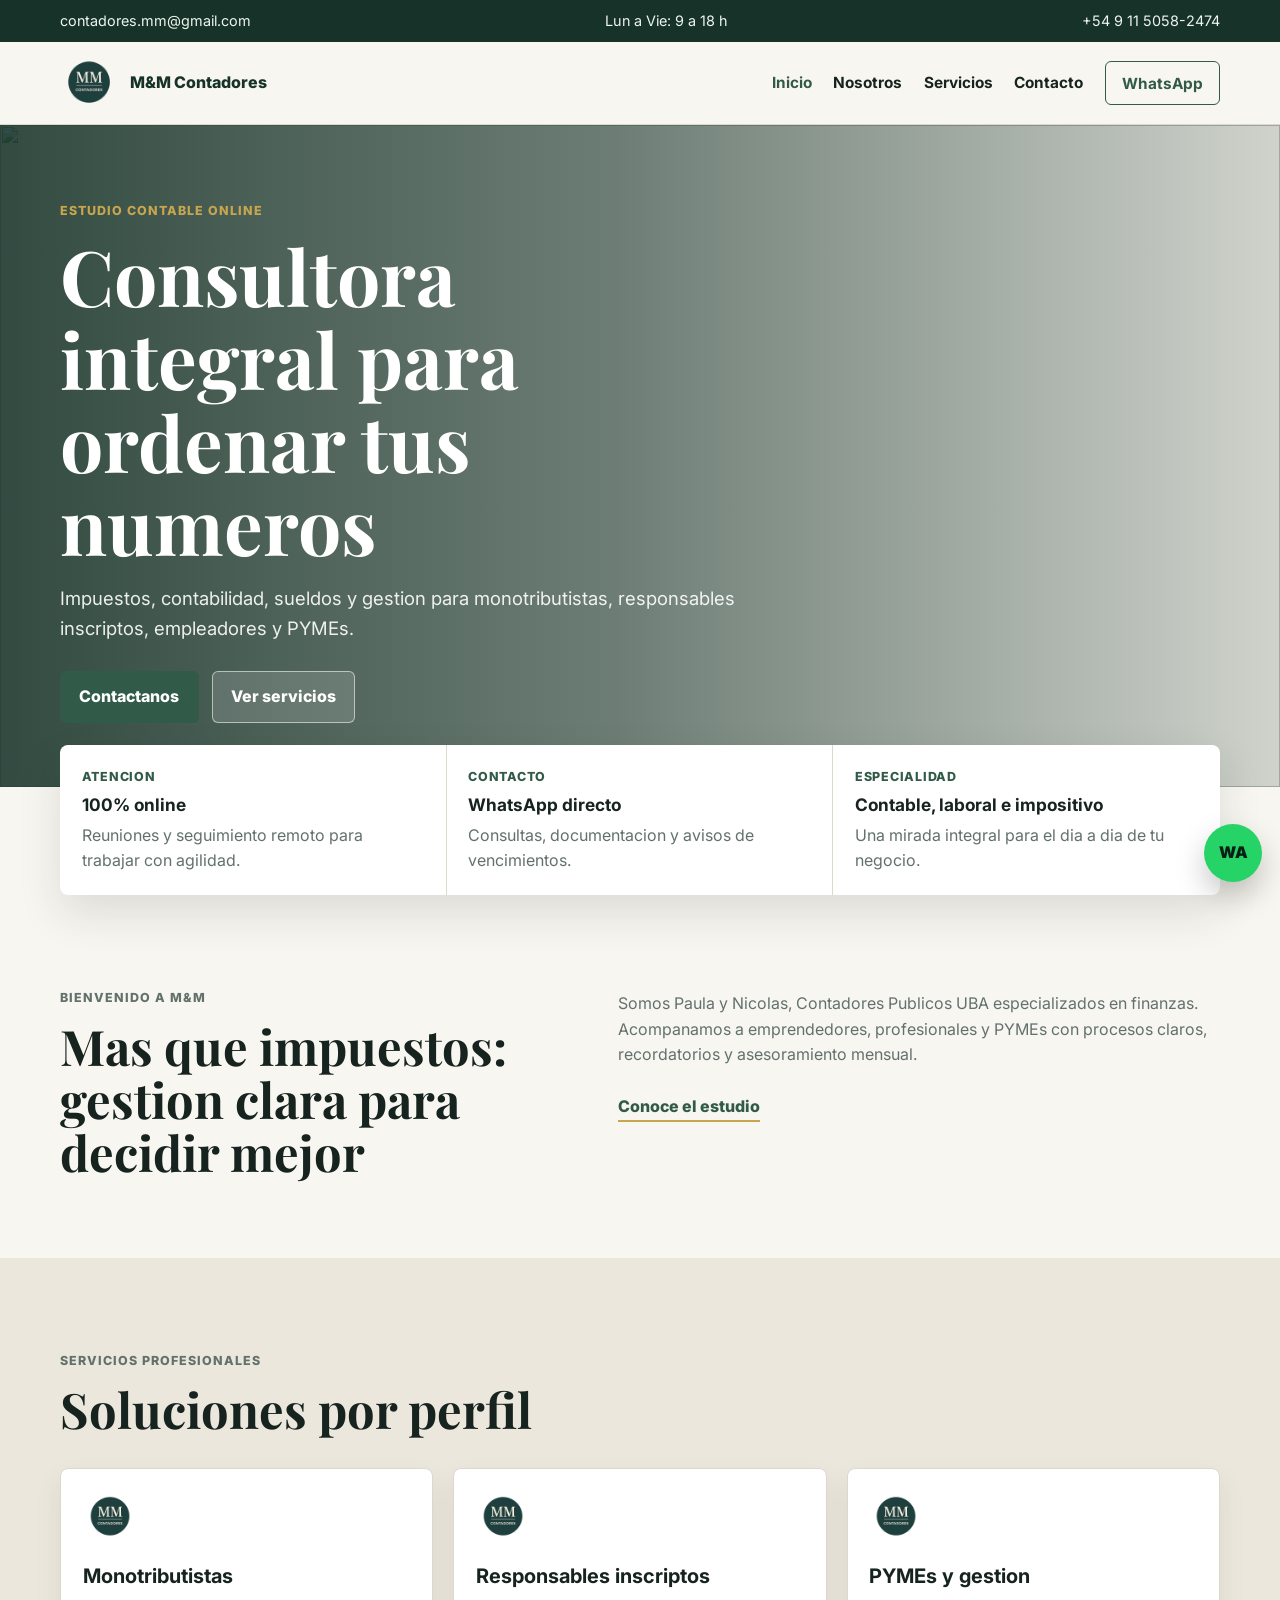
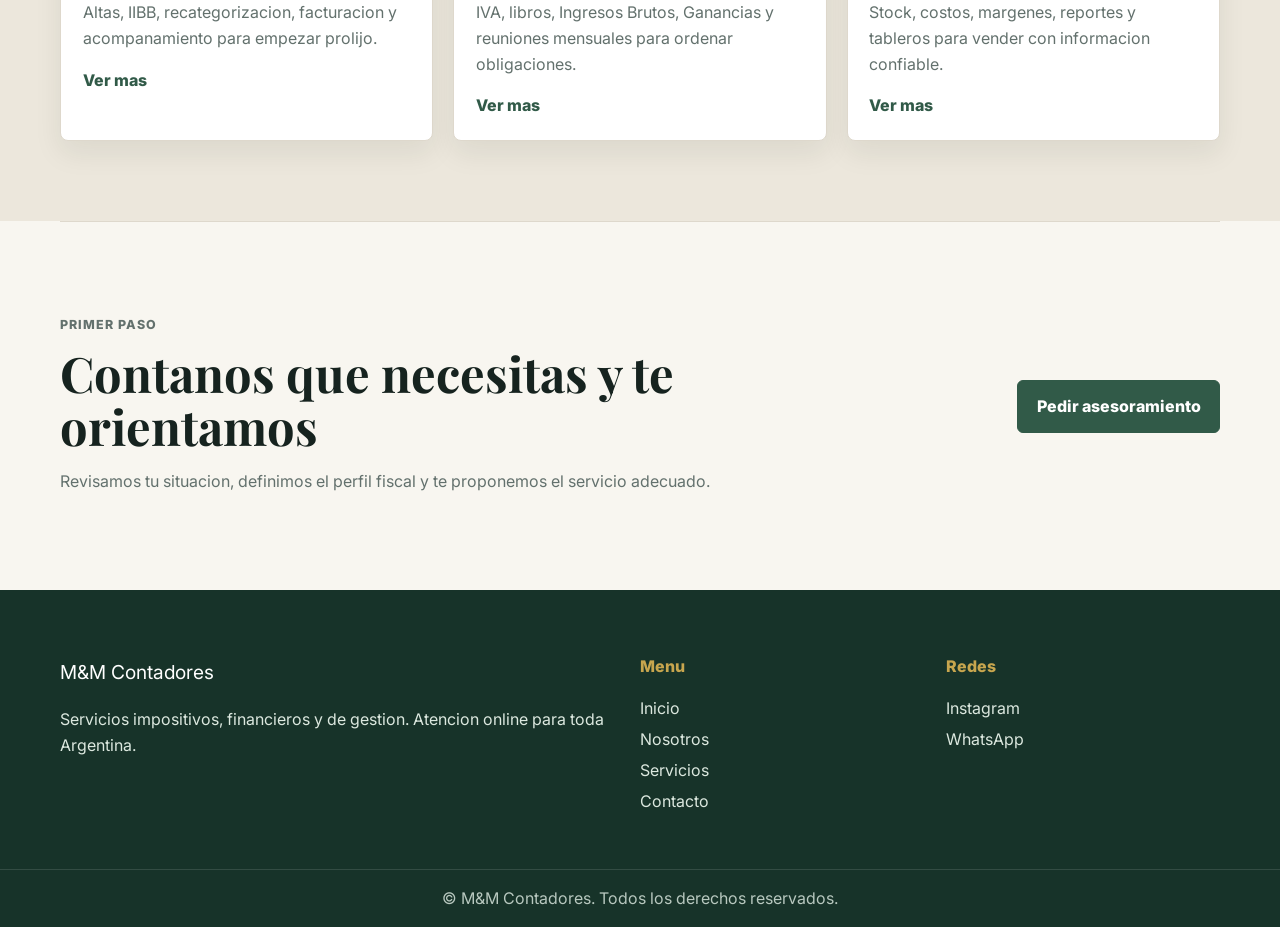
==== commit 0ad7cc38: "Add files via upload" ====
--- a/index.html
+++ b/index.html
@@ -1,4 +1,4 @@
-<!DOCTYPE html>
+﻿<!DOCTYPE html>
 <html lang="es">
 <head>
   <meta charset="UTF-8" />
@@ -15,8 +15,8 @@
   <link rel="preconnect" href="https://fonts.googleapis.com" />
   <link rel="preconnect" href="https://fonts.gstatic.com" crossorigin />
   <link href="https://fonts.googleapis.com/css2?family=Inter:wght@400;500;600;700;800&family=Playfair+Display:wght@700&display=swap" rel="stylesheet" />
-  <link rel="stylesheet" href="style/styles.css" />
-  <link rel="icon" type="image/png" href="img/MMc.png" />
+  <link rel="stylesheet" href="/style/styles.css" />
+  <link rel="icon" type="image/png" href="/img/MMc.png" />
 </head>
 <body>
   <div class="topbar">
@@ -29,8 +29,8 @@
 
   <header class="site-header">
     <nav class="container nav" aria-label="Principal">
-      <a class="brand" href="index.html" aria-label="M&amp;M Contadores">
-        <img src="img/MMc.png" alt="" class="brand-mark" />
+      <a class="brand" href="/" aria-label="M&amp;M Contadores">
+        <img src="/img/MMc.png" alt="" class="brand-mark" />
         <span class="brand-text">M&amp;M Contadores</span>
       </a>
 
@@ -39,10 +39,10 @@
       </button>
 
       <ul class="nav-menu" id="navMenu">
-        <li><a aria-current="page" href="index.html">Inicio</a></li>
-        <li><a href="nosotros.html">Nosotros</a></li>
-        <li><a href="servicios.html">Servicios</a></li>
-        <li><a href="contacto.html">Contacto</a></li>
+        <li><a aria-current="page" href="/">Inicio</a></li>
+        <li><a href="/nosotros/">Nosotros</a></li>
+        <li><a href="/servicios/">Servicios</a></li>
+        <li><a href="/contacto/">Contacto</a></li>
         <li><a class="nav-action" href="https://wa.me/5491150582474" target="_blank" rel="noopener">WhatsApp</a></li>
       </ul>
     </nav>
@@ -50,15 +50,15 @@
 
   <main>
     <section class="hero hero-home">
-      <img src="img/estudio-contable-spinetta-e1563503869217.jpg" alt="" class="hero-media" />
+      <img src="/img/estudio-contable-spinetta-e1563503869217.jpg" alt="" class="hero-media" />
       <div class="hero-shade" aria-hidden="true"></div>
       <div class="container hero-content">
         <p class="eyebrow">Estudio contable online</p>
         <h1>Consultora integral para ordenar tus numeros</h1>
         <p>Impuestos, contabilidad, sueldos y gestion para monotributistas, responsables inscriptos, empleadores y PYMEs.</p>
         <div class="hero-actions">
-          <a class="btn btn-primary" href="contacto.html">Contactanos</a>
-          <a class="btn btn-light" href="servicios.html">Ver servicios</a>
+          <a class="btn btn-primary" href="/contacto/">Contactanos</a>
+          <a class="btn btn-light" href="/servicios/">Ver servicios</a>
         </div>
       </div>
     </section>
@@ -90,7 +90,7 @@
       </div>
       <div>
         <p>Somos Paula y Nicolas, Contadores Publicos UBA especializados en finanzas. Acompanamos a emprendedores, profesionales y PYMEs con procesos claros, recordatorios y asesoramiento mensual.</p>
-        <a class="text-link" href="nosotros.html">Conoce el estudio</a>
+        <a class="text-link" href="/nosotros/">Conoce el estudio</a>
       </div>
     </section>
 
@@ -101,22 +101,22 @@
       </div>
       <div class="service-grid">
         <article class="service-card">
-          <img src="img/MMc.png" alt="" />
+          <img src="/img/MMc.png" alt="" />
           <h3>Monotributistas</h3>
           <p>Altas, IIBB, recategorizacion, facturacion y acompanamiento para empezar prolijo.</p>
-          <a href="servicios.html#monotributo">Ver mas</a>
+          <a href="/servicios/#monotributo">Ver mas</a>
         </article>
         <article class="service-card">
-          <img src="img/MMc.png" alt="" />
+          <img src="/img/MMc.png" alt="" />
           <h3>Responsables inscriptos</h3>
           <p>IVA, libros, Ingresos Brutos, Ganancias y reuniones mensuales para ordenar obligaciones.</p>
-          <a href="servicios.html#iva">Ver mas</a>
+          <a href="/servicios/#iva">Ver mas</a>
         </article>
         <article class="service-card">
-          <img src="img/MMc.png" alt="" />
+          <img src="/img/MMc.png" alt="" />
           <h3>PYMEs y gestion</h3>
           <p>Stock, costos, margenes, reportes y tableros para vender con informacion confiable.</p>
-          <a href="servicios.html#pymes">Ver mas</a>
+          <a href="/servicios/#pymes">Ver mas</a>
         </article>
       </div>
     </section>
@@ -127,7 +127,7 @@
         <h2>Contanos que necesitas y te orientamos</h2>
         <p>Revisamos tu situacion, definimos el perfil fiscal y te proponemos el servicio adecuado.</p>
       </div>
-      <a class="btn btn-primary" href="contacto.html">Pedir asesoramiento</a>
+      <a class="btn btn-primary" href="/contacto/">Pedir asesoramiento</a>
     </section>
   </main>
 
@@ -139,10 +139,10 @@
       </div>
       <div>
         <p class="footer-title">Menu</p>
-        <a href="index.html">Inicio</a>
-        <a href="nosotros.html">Nosotros</a>
-        <a href="servicios.html">Servicios</a>
-        <a href="contacto.html">Contacto</a>
+        <a href="/">Inicio</a>
+        <a href="/nosotros/">Nosotros</a>
+        <a href="/servicios/">Servicios</a>
+        <a href="/contacto/">Contacto</a>
       </div>
       <div>
         <p class="footer-title">Redes</p>
@@ -154,6 +154,6 @@
   </footer>
 
   <a class="wa-float" href="https://wa.me/5491150582474" target="_blank" rel="noopener" aria-label="Abrir WhatsApp">WA</a>
-  <script src="js/main.js" defer></script>
+  <script src="/js/main.js" defer></script>
 </body>
 </html>
--- a/style/styles.css
+++ b/style/styles.css
@@ -10,7 +10,7 @@
   --soft:#ece7dc;
   --shadow:0 18px 44px rgba(22,35,31,.12);
   --font-heading:'Playfair Display', Georgia, serif;
-  --font-body:'Inter', system-ui, -apple-system, Segoe UI, Roboto, Arial, sans-serif;
+  --font-body:'Inter', system-ui, -apple-system, 'Segoe UI', Roboto, Arial, sans-serif;
 }
 
 *{ box-sizing:border-box; }
@@ -26,8 +26,10 @@
 img{ max-width:100%; display:block; }
 
 .container{
-  width:min(1160px, calc(100% - 32px));
-  margin-inline:auto;
+  width:calc(100% - 32px);
+  max-width:1160px;
+  margin-left:auto;
+  margin-right:auto;
 }
 
 .topbar{
@@ -49,9 +51,8 @@
   position:sticky;
   top:0;
   z-index:20;
-  background:rgba(248,246,240,.94);
+  background:var(--paper);
   border-bottom:1px solid var(--line);
-  backdrop-filter:blur(12px);
 }
 .nav{
   min-height:82px;
@@ -82,7 +83,6 @@
   border:1px solid var(--line);
   background:var(--white);
   border-radius:6px;
-  place-items:center;
   cursor:pointer;
 }
 .nav-toggle span{
@@ -156,14 +156,20 @@
 }
 .hero-media{
   position:absolute;
-  inset:0;
+  top:0;
+  right:0;
+  bottom:0;
+  left:0;
   width:100%;
   height:100%;
   object-fit:cover;
 }
 .hero-shade{
   position:absolute;
-  inset:0;
+  top:0;
+  right:0;
+  bottom:0;
+  left:0;
   background:linear-gradient(90deg, rgba(23,51,41,.88), rgba(23,51,41,.62) 48%, rgba(23,51,41,.18));
 }
 .hero-content{
@@ -248,14 +254,26 @@
 .info-grid p{ margin:0; color:var(--muted); }
 
 .section{
-  width:min(1160px, calc(100% - 32px));
-  margin-inline:auto;
+  width:calc(100% - 32px);
+  max-width:1160px;
+  margin-left:auto;
+  margin-right:auto;
   padding:5rem 0;
 }
 .section-muted{
   width:100%;
+  max-width:none;
   background:var(--soft);
-  padding-inline:max(16px, calc((100% - 1160px) / 2));
+  padding-left:16px;
+  padding-right:16px;
+}
+.section-muted > .section-heading,
+.section-muted > .service-grid,
+.section-muted > .values,
+.section-muted > .process-grid{
+  max-width:1160px;
+  margin-left:auto;
+  margin-right:auto;
 }
 .split{
   display:grid;
@@ -369,7 +387,8 @@
 }
 .process-grid strong{
   display:grid;
-  place-items:center;
+  align-items:center;
+  justify-items:center;
   width:42px;
   height:42px;
   border-radius:50%;
@@ -413,7 +432,7 @@
 .footer-brand{
   margin:0 0:.5rem;
   color:var(--white);
-  font-weight:800;
+  font: weight 800;
   font-size:1.2rem;
 }
 .footer-title{
@@ -443,7 +462,8 @@
   width:58px;
   height:58px;
   display:grid;
-  place-items:center;
+  align-items:center;
+  justify-items:center;
   border-radius:50%;
   background:#25d366;
   color:#082014;
@@ -465,7 +485,8 @@
     position:absolute;
     top:calc(100% + 8px);
     right:16px;
-    width:min(320px, calc(100vw - 32px));
+    width:calc(100vw - 32px);
+    max-width:320px;
     display:grid;
     gap:.2rem;
     padding:.85rem;
@@ -514,7 +535,7 @@
 
 @media (max-width:560px){
   .container,
-  .section{ width:min(100% - 24px, 1160px); }
+  .section{ width:calc(100% - 24px); }
   .brand-mark{
     width:48px;
     height:48px;
@@ -527,7 +548,10 @@
   .hero-actions{ display:grid; }
   .page-hero{ padding:4rem 0; }
   .section{ padding:3.5rem 0; }
-  .section-muted{ padding-inline:12px; }
+  .section-muted{
+    padding-left:12px;
+    padding-right:12px;
+  }
   .contact-card a{
     display:grid;
     gap:.2rem;
